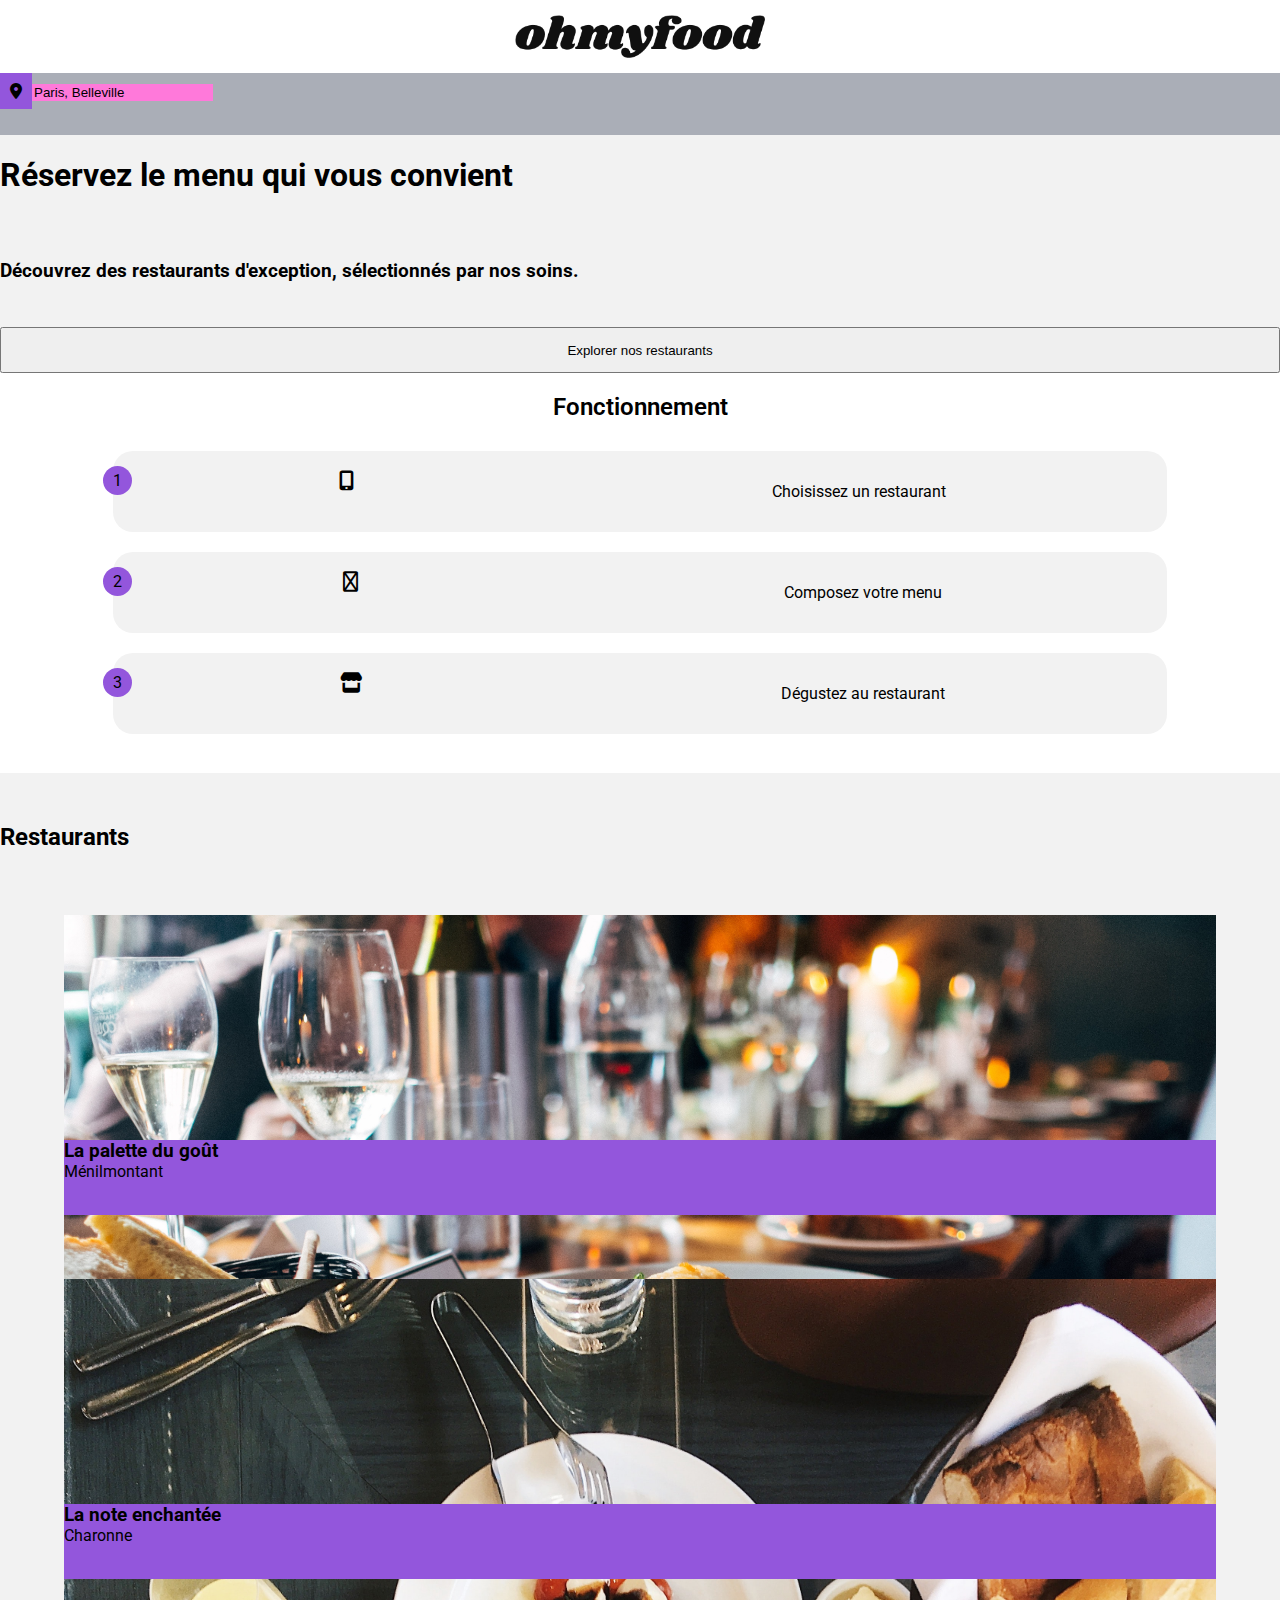
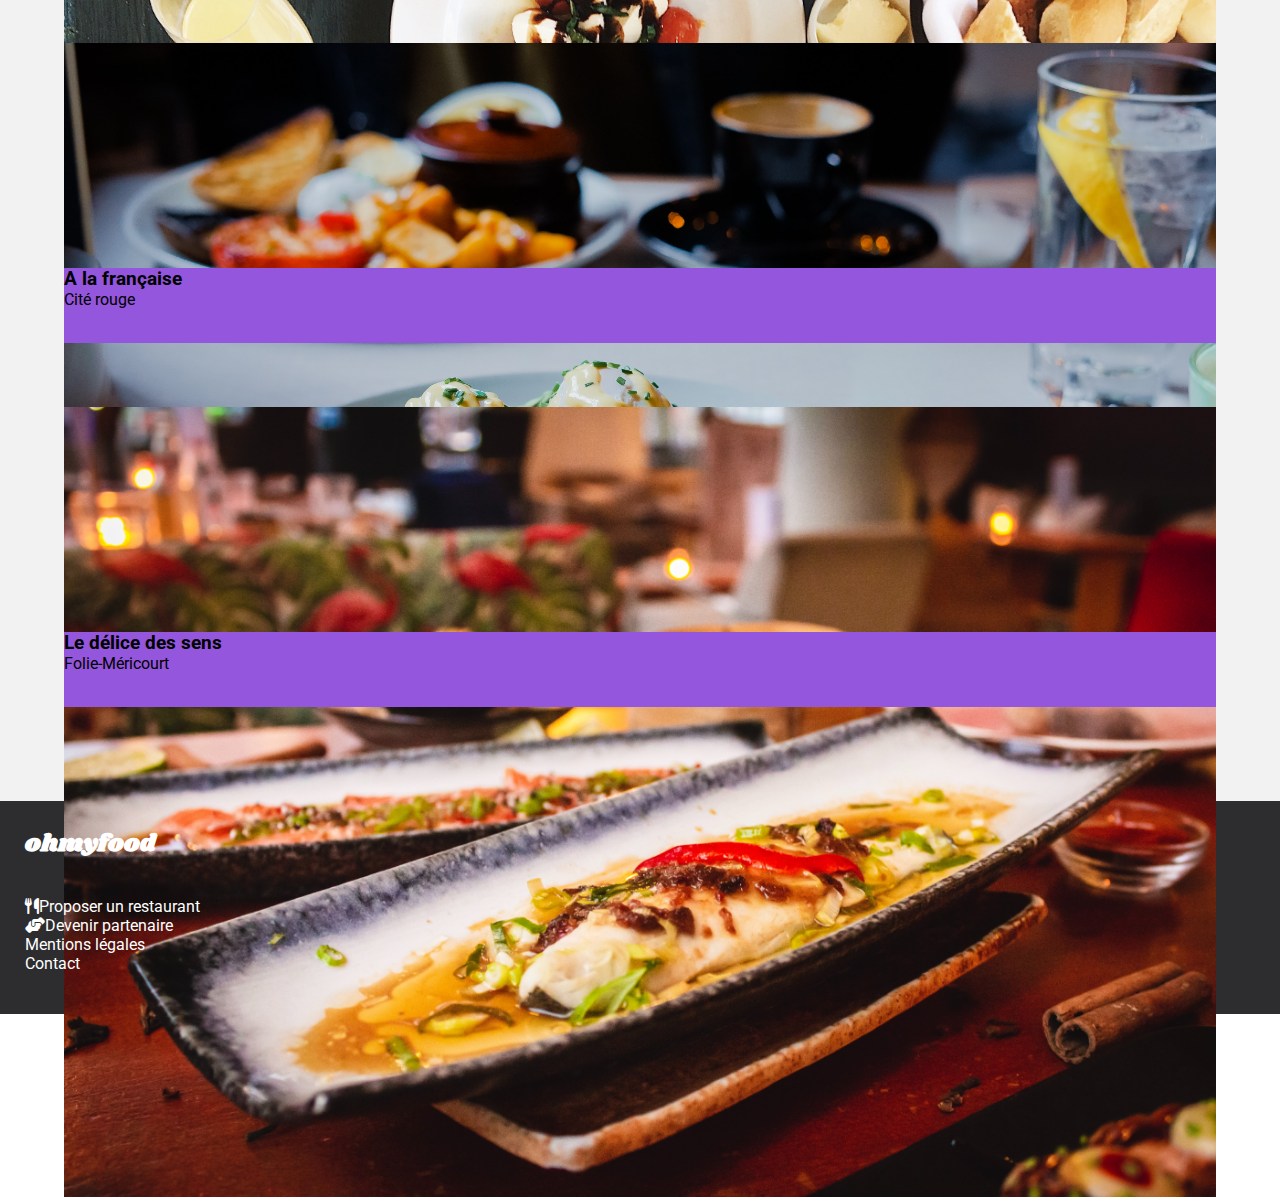
==== index.html @ a8546893 "fix assets" ====
<!DOCTYPE html>
<html lang="FR">

<head>
    <meta charset="utf-8" />
    <title>Ohmyfood</title>
    <meta name="viewport" content="width=device-width, initial-scale=1.0, user-scalable=no">
    <link rel="stylesheet" href="styles.css">

</head>
<!--HEADER-->
<header>
    <img src="images/logo/ohmyfood.png" alt="logo ohmyfood" />
</header>
<form>
    <div>
        <i class="fa-solid fa-location-dot"></i><input type="text" value="Paris, Belleville">
    </div>
    <h1>Réservez le menu qui vous convient</h1>
    <h3>Découvrez des restaurants d'exception, sélectionnés par nos soins.</h3>
    <button>Explorer nos restaurants</button>
</form>
<main>
    <section id="functionning">
        <h2>Fonctionnement</h2>
        <a href="#" class="parts"><span>1</span><i class="fa-solid fa-mobile-screen-button"></i><p>Choisissez un restaurant</p></a>
        <a href="#" class="parts"><span>2</span><i class="fa-regular fa-list"></i><p>Composez votre menu</p></a>
        <a href="#" class="parts"><span>3</span><i class="fa-solid fa-store"></i><p>Dégustez au restaurant</p></a>
    </section>
    <section id="restaurants">
        <h2>Restaurants</h2>
        <a href="#" class="restaurants">
            <img src="images/restaurants/jay-wennington-N_Y88TWmGwA-unsplash.jpg" alt="La palette du goût">
            <div>
                <h3>La palette du goût</h3>
                <p>Ménilmontant</p>
                <i class="fa-thin fa-heart"></i>
            </div>
        </a>
        <a href="#" class="restaurants">
            <img src="/images/restaurants/stil-u2Lp8tXIcjw-unsplash.jpg" alt="La note enchantée">
            <div>
                <h3>La note enchantée</h3>
                <p>Charonne</p>
                <i class="fa-thin fa-heart"></i>
            </div>
        </a>
        <a href="#" class="restaurants">
            <img src="images/restaurants/toa-heftiba-DQKerTsQwi0-unsplash.jpg" alt="A la française">
            <div>
                <h3>A la française</h3>
                <p>Cité rouge</p>
                <i class="fa-thin fa-heart"></i>
            </div>
        </a>
        <a href="#" class="restaurants">
            <img src="images/restaurants/louis-hansel-shotsoflouis-qNBGVyOCY8Q-unsplash.jpg" alt="Le délice des sens">
            <div>
                <h3>Le délice des sens</h3>
                <p>Folie-Méricourt</p>
                <i class="fa-thin fa-heart"></i>
            </div>
        </a>
    </section>
</main>
<footer>
    <h2>ohmyfood</h2>
    <ul>
        <li><a href="#"><i class="fa-solid fa-utensils"></i>Proposer un restaurant</a></li>
        <li><a href="#"><i class="fa-solid fa-handshake-angle"></i>Devenir partenaire</a></li>
        <li><a href="#">Mentions légales</a></li>
        <li><a href="mailto:#">Contact</a></li>
    </ul>
</footer>

<body>
---- styles.css ----
@import url(https://cdnjs.cloudflare.com/ajax/libs/font-awesome/6.1.1/css/all.min.css);
@import url("https://fonts.googleapis.com/css2?family=Shrikhand&display=swap");
@import url("https://fonts.googleapis.com/css2?family=Roboto:wght@300&display=swap");
@import url("normalize.css");
/*   @font-face {
        font-family: 'Roboto';
        src: url('https://fonts.googleapis.com/css2?family=Roboto:wght@700&family=Roboto:wght@300&display=swap');
    }
    
    @font-face {
        font-family: 'Shrikhand';
        src: url('https://fonts.googleapis.com/css2?family=Shrikhand&display=swap');
    }*/
/*$mobile: "screen and (max-width: 540px)";
$tablette: "screen and (min-width: 541px) and (max-width:750px)";*/
body {
  width: 100%;
  font-family: "Roboto", "sans serif";
  margin: 0;
}

header {
  -webkit-box-shadow: 0 5px 5px grey;
          box-shadow: 0 5px 5px grey;
  padding: 15px;
  display: -webkit-box;
  display: -ms-flexbox;
  display: flex;
  -webkit-box-pack: center;
      -ms-flex-pack: center;
          justify-content: center;
}

header img {
  width: 250px;
}

form {
  height: 300px;
  background-color: #f2f2f2;
  display: -ms-grid;
  display: grid;
  /*grid-template-columns: repeat(10, 10%);
            grid-template-rows: repeat(12, 25px);*/
  /*h1 {
                grid-column: 4/7;
                grid-row: 2;
            }
            h3 {
                grid-column: 2/8;
                grid-row: 3;
            }
            button {
                grid-column: 3/7;
                grid-row: 4;
            }*/
}

form div {
  background-color: #aaaeb7;
}

form div i {
  background-color: #9356DC;
  padding: 10px;
}

form div input {
  background-color: #FF79DA;
  border: none;
  color: black;
}

main {
  width: 100%;
}

#functionning {
  height: 400px;
  display: -webkit-box;
  display: -ms-flexbox;
  display: flex;
  -webkit-box-orient: vertical;
  -webkit-box-direction: normal;
      -ms-flex-direction: column;
          flex-direction: column;
  -webkit-box-align: center;
      -ms-flex-align: center;
          align-items: center;
}

#functionning h2 {
  font-weight: 600;
}

#functionning a {
  background-color: #f2f2f2;
  width: 80%;
  padding: 15px;
  border-radius: 20px;
  text-decoration: none;
  color: black;
  margin: 10px;
  position: relative;
  display: -webkit-box;
  display: -ms-flexbox;
  display: flex;
  -ms-flex-pack: distribute;
      justify-content: space-around;
}

#functionning a span {
  padding: 5px 10px 5px 10px;
  border-radius: 20px;
  background-color: #9356DC;
  position: absolute;
  left: -10px;
  /*top: 15px;*/
}

#functionning a i {
  font-size: 20px;
  padding: 5px;
}

#functionning a p {
  display: inline-block;
}

#restaurants {
  padding-top: 30px;
  padding-bottom: 30px;
  background-color: #f2f2f2;
  width: 100%;
}

#restaurants .restaurants {
  width: 90%;
  margin: 5%;
  height: 300px;
  display: -ms-grid;
  display: grid;
  -ms-grid-columns: 20% 20% 20% 20% 20%;
      grid-template-columns: 20% 20% 20% 20% 20%;
  -ms-grid-rows: 25% 25% 25% 25%;
      grid-template-rows: 25% 25% 25% 25%;
  border-radius: 30px;
  text-decoration: none;
  color: black;
}

#restaurants .restaurants img {
  width: 100%;
  -ms-grid-column: 1;
  -ms-grid-column-span: 5;
  grid-column: 1/6;
  -ms-grid-row: 1;
  -ms-grid-row-span: 3;
  grid-row: 1/4;
  -o-object-fit: cover;
     object-fit: cover;
  overflow: hidden;
}

#restaurants .restaurants div {
  background-color: #9356DC;
  -ms-grid-row: 4;
  -ms-grid-row-span: 1;
  grid-row: 4/5;
  -ms-grid-column: 1;
  -ms-grid-column-span: 5;
  grid-column: 1/6;
}

#restaurants .restaurants div h3,
#restaurants .restaurants div p {
  padding: 0;
  margin: 0;
}

footer {
  background-color: #2d2d2f;
  color: white;
  padding: 25px;
}

footer h2 {
  font-family: "Shrikhand", "sans-serif";
  margin: 0;
  padding-bottom: 20px;
}

footer ul {
  list-style-type: none;
  padding: 0;
}

footer ul a {
  color: white;
  margin: 5px 0 5px 0;
  text-decoration: none;
}
/*# sourceMappingURL=styles.css.map */
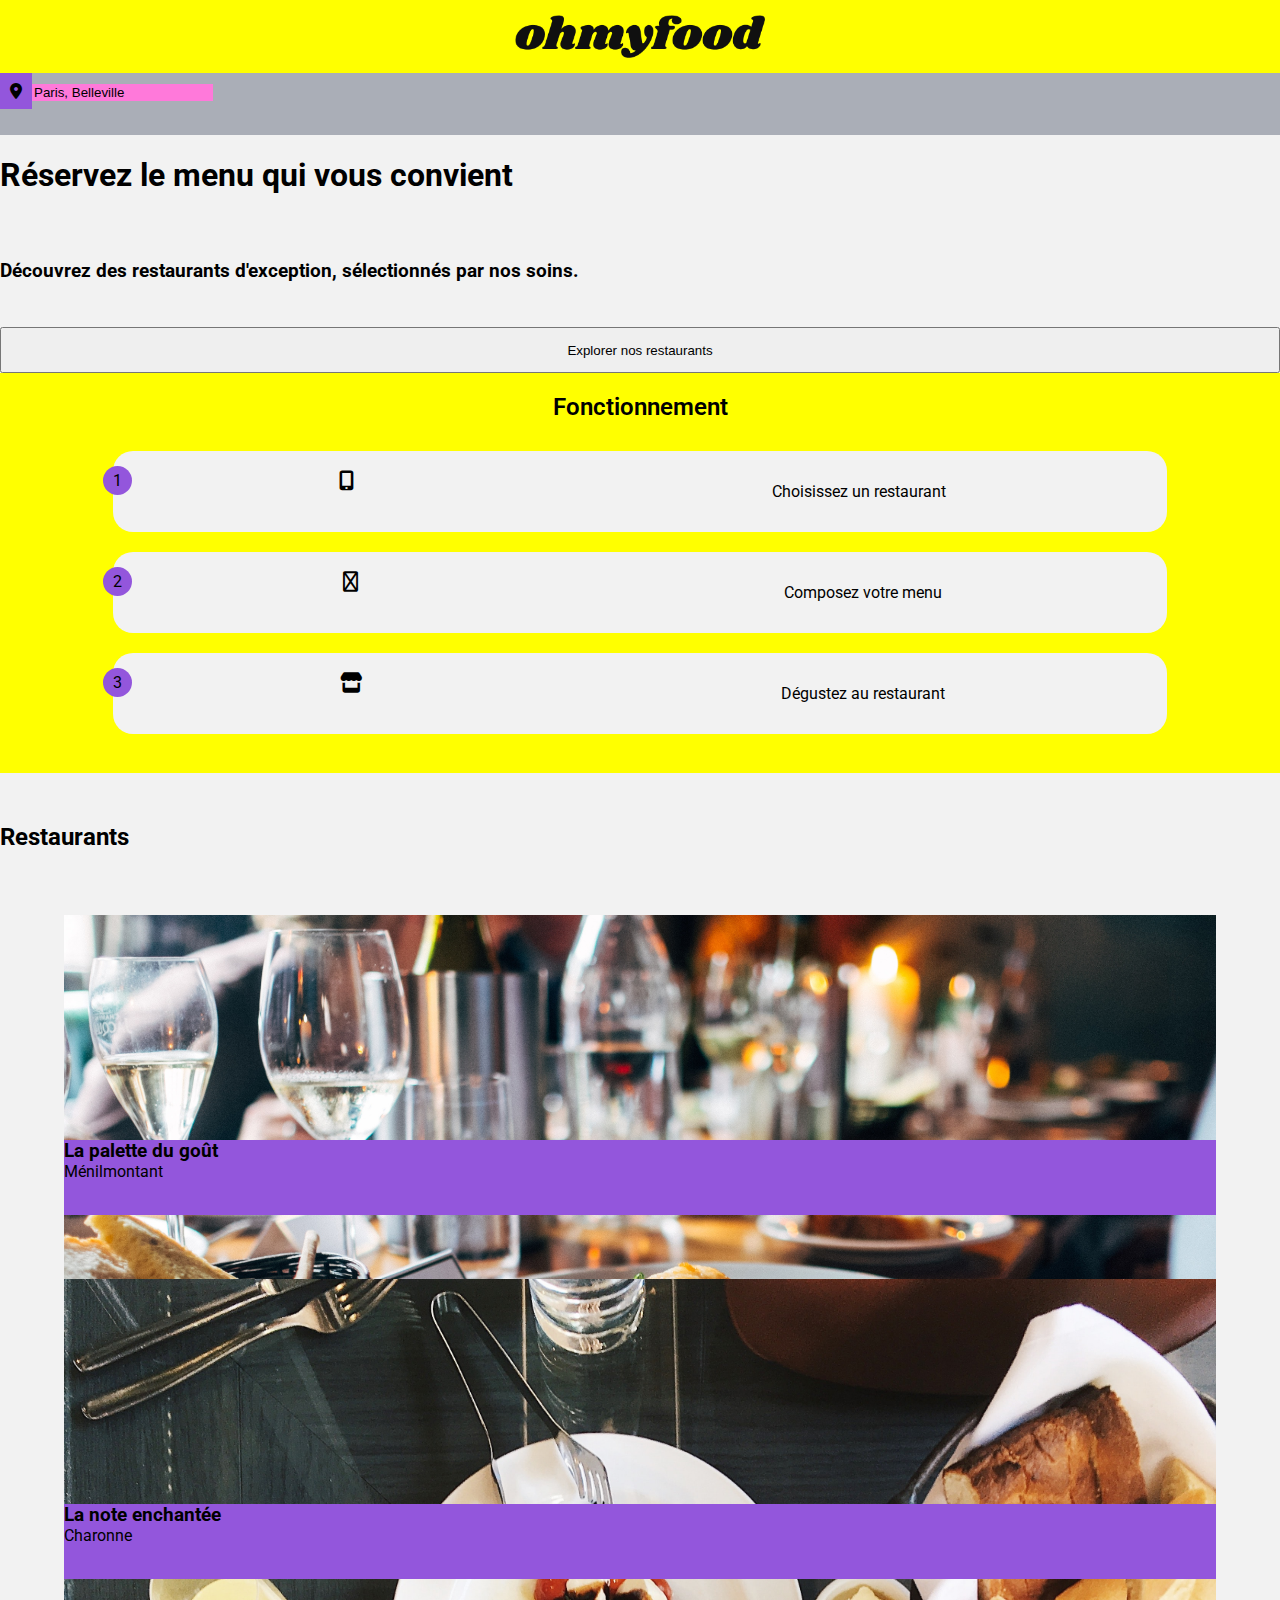
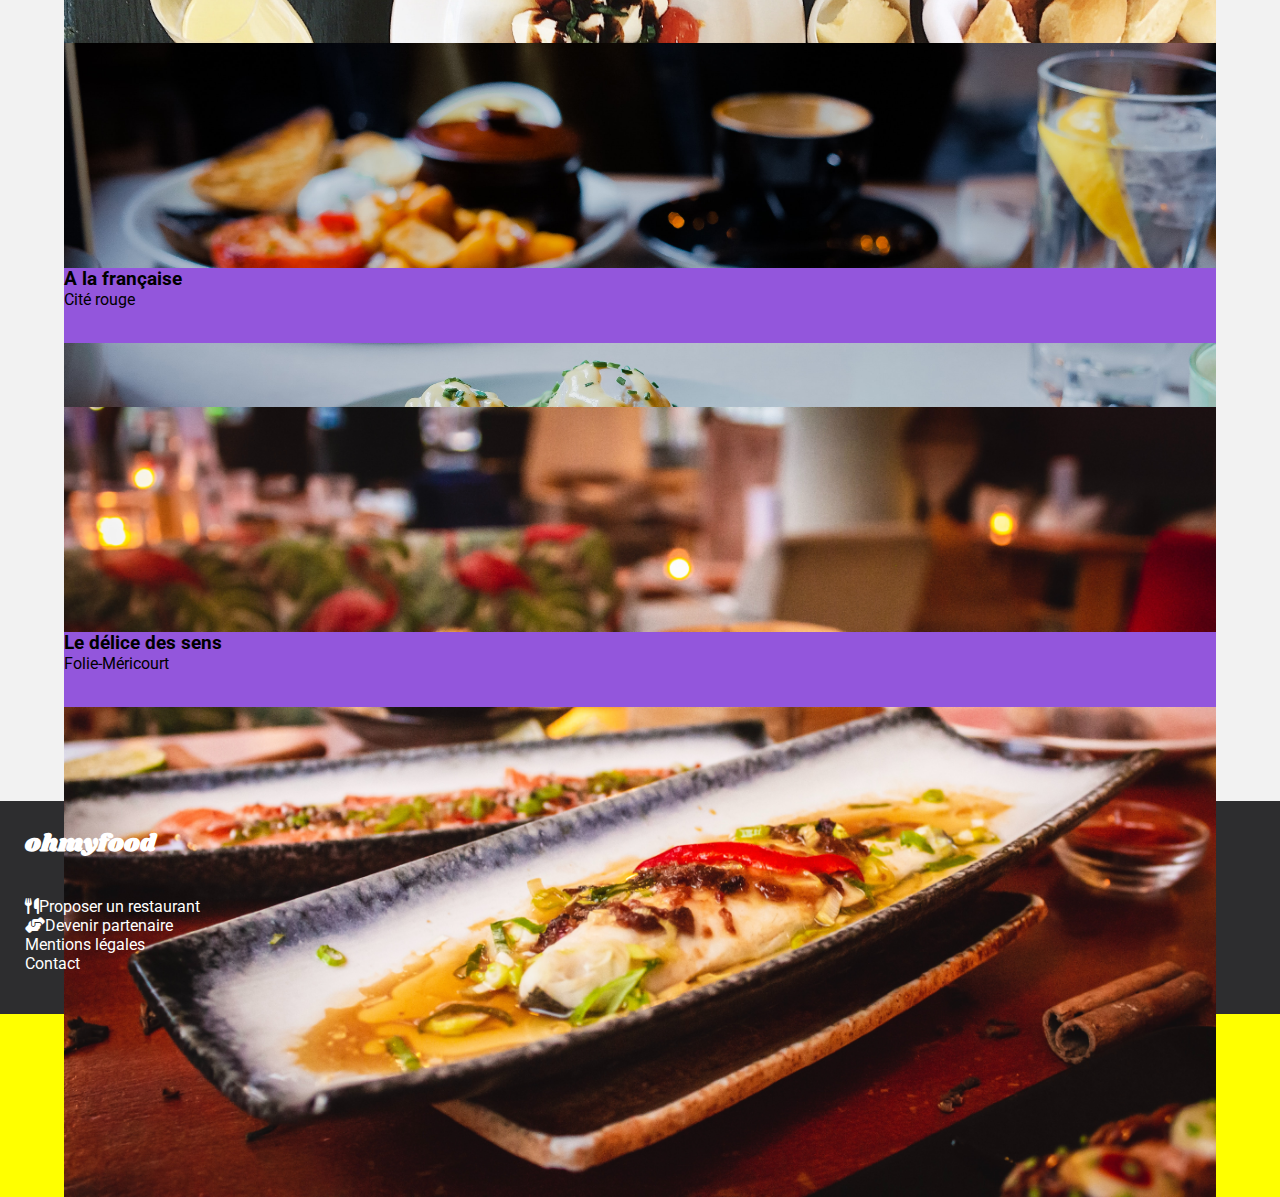
==== commit 2becb66b: "fix assets" ====
--- a/index.html
+++ b/index.html
@@ -38,7 +38,7 @@
             </div>
         </a>
         <a href="#" class="restaurants">
-            <img src="/images/restaurants/stil-u2Lp8tXIcjw-unsplash.jpg" alt="La note enchantée">
+            <img src="images/restaurants/stil-u2Lp8tXIcjw-unsplash.jpg" alt="La note enchantée">
             <div>
                 <h3>La note enchantée</h3>
                 <p>Charonne</p>
--- a/styles.css
+++ b/styles.css
@@ -1,7 +1,7 @@
 @import url(https://cdnjs.cloudflare.com/ajax/libs/font-awesome/6.1.1/css/all.min.css);
 @import url("https://fonts.googleapis.com/css2?family=Shrikhand&display=swap");
 @import url("https://fonts.googleapis.com/css2?family=Roboto:wght@300&display=swap");
-@import url("normalize.css");
+/*@import url("normalize.css");*/
 /*   @font-face {
         font-family: 'Roboto';
         src: url('https://fonts.googleapis.com/css2?family=Roboto:wght@700&family=Roboto:wght@300&display=swap');
@@ -17,6 +17,7 @@
   width: 100%;
   font-family: "Roboto", "sans serif";
   margin: 0;
+  background-color: yellow;
 }
 
 header {
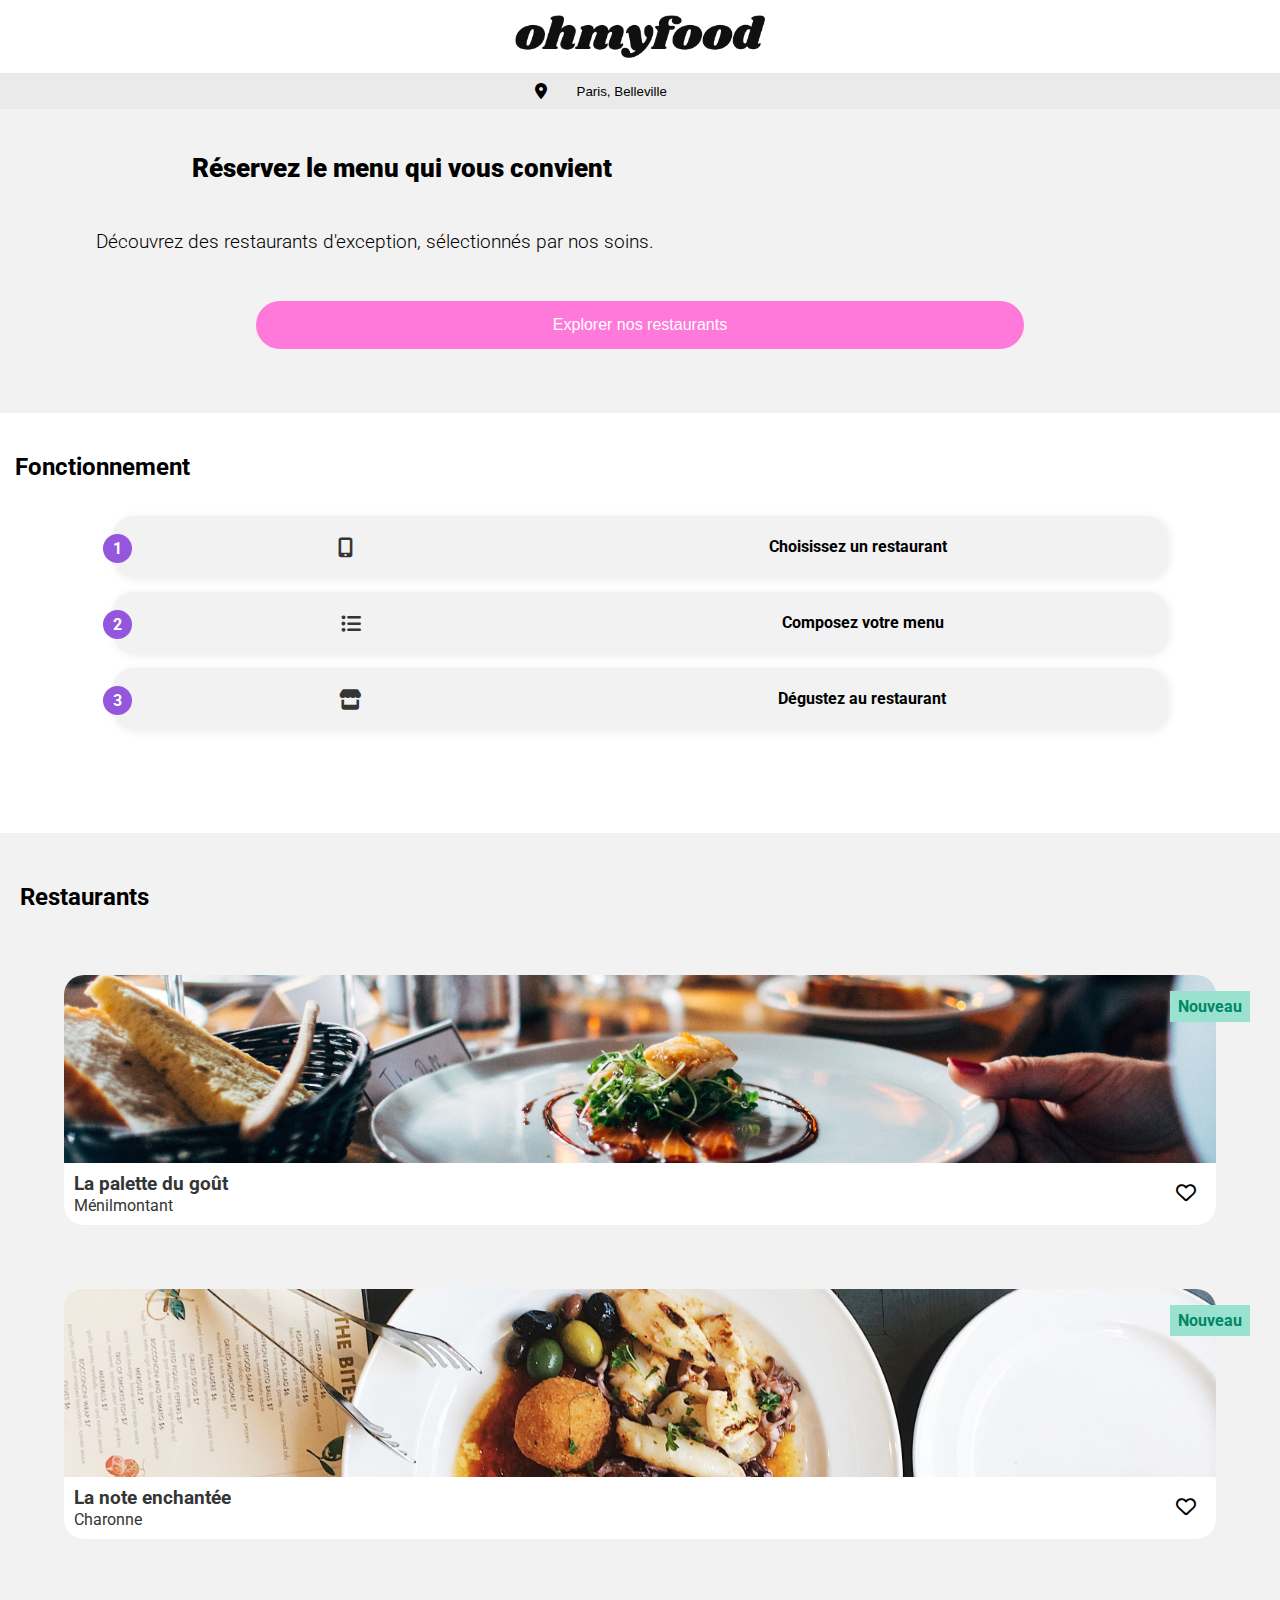
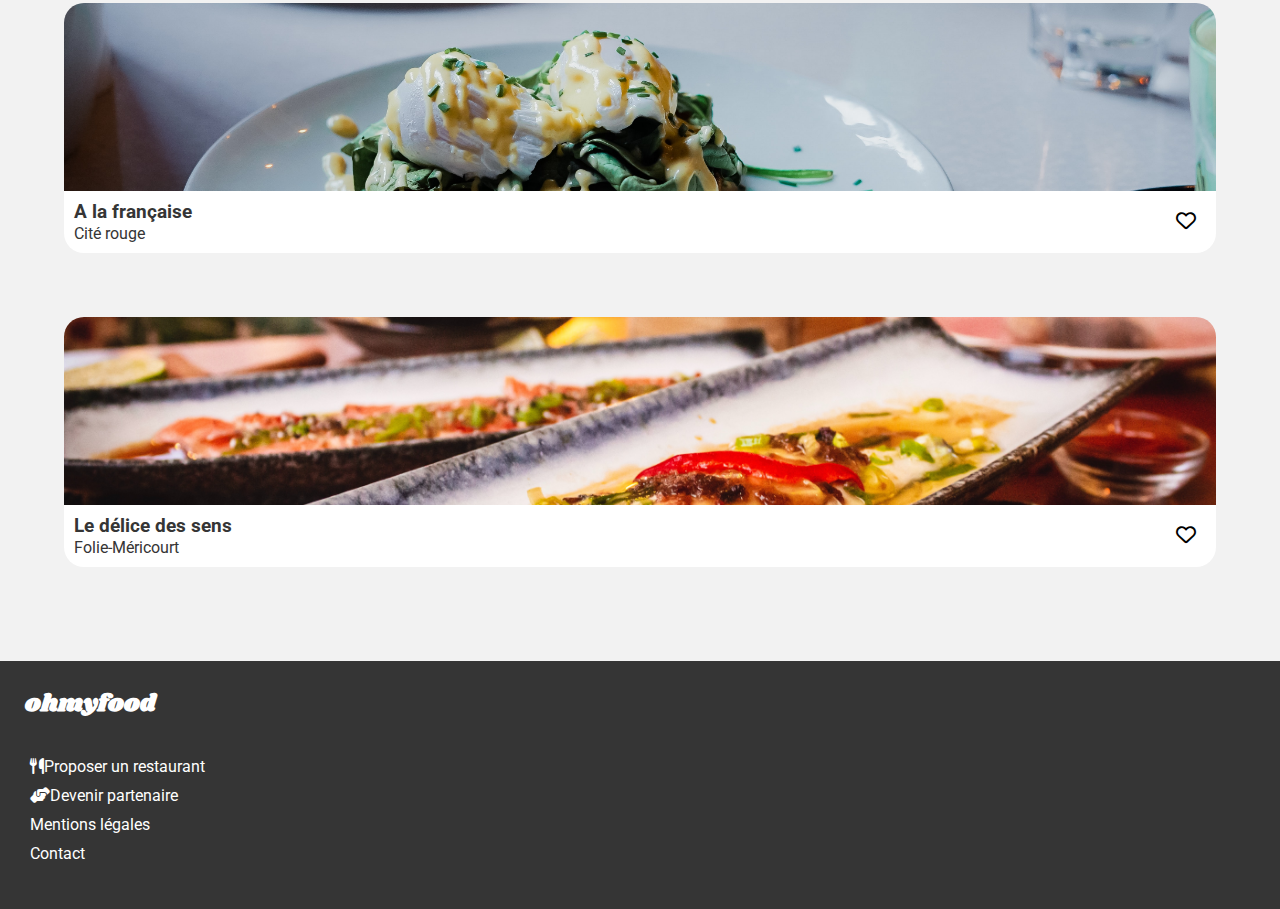
==== commit 2fd3d9cd: "endOfMainPage(anythingButFontWeight)" ====
--- a/index.html
+++ b/index.html
@@ -24,41 +24,51 @@
     <section id="functionning">
         <h2>Fonctionnement</h2>
         <a href="#" class="parts"><span>1</span><i class="fa-solid fa-mobile-screen-button"></i><p>Choisissez un restaurant</p></a>
-        <a href="#" class="parts"><span>2</span><i class="fa-regular fa-list"></i><p>Composez votre menu</p></a>
+        <a href="#" class="parts"><span>2</span><i class="fa-solid fa-list-ul"></i><p>Composez votre menu</p></a>
         <a href="#" class="parts"><span>3</span><i class="fa-solid fa-store"></i><p>Dégustez au restaurant</p></a>
     </section>
     <section id="restaurants">
         <h2>Restaurants</h2>
         <a href="#" class="restaurants">
             <img src="images/restaurants/jay-wennington-N_Y88TWmGwA-unsplash.jpg" alt="La palette du goût">
+            <p class="new">Nouveau</p>
             <div>
-                <h3>La palette du goût</h3>
-                <p>Ménilmontant</p>
-                <i class="fa-thin fa-heart"></i>
+                <div class="titles">
+                    <h3>La palette du goût</h3>
+                    <p>Ménilmontant</p>
+                </div>
+                <i class="fa-regular fa-heart"></i>
             </div>
         </a>
         <a href="#" class="restaurants">
             <img src="images/restaurants/stil-u2Lp8tXIcjw-unsplash.jpg" alt="La note enchantée">
+            <p class="new">Nouveau</p>
             <div>
-                <h3>La note enchantée</h3>
-                <p>Charonne</p>
-                <i class="fa-thin fa-heart"></i>
+                <div class="titles">
+                    <h3>La note enchantée</h3>
+                    <p>Charonne</p>
+                </div>
+                <i class="fa-regular fa-heart"></i>
             </div>
         </a>
         <a href="#" class="restaurants">
             <img src="images/restaurants/toa-heftiba-DQKerTsQwi0-unsplash.jpg" alt="A la française">
             <div>
-                <h3>A la française</h3>
-                <p>Cité rouge</p>
-                <i class="fa-thin fa-heart"></i>
+                <div class="titles">
+                    <h3>A la française</h3>
+                    <p>Cité rouge</p>
+                </div>
+                <i class="fa-regular fa-heart"></i>
             </div>
         </a>
         <a href="#" class="restaurants">
             <img src="images/restaurants/louis-hansel-shotsoflouis-qNBGVyOCY8Q-unsplash.jpg" alt="Le délice des sens">
             <div>
-                <h3>Le délice des sens</h3>
-                <p>Folie-Méricourt</p>
-                <i class="fa-thin fa-heart"></i>
+                <div class="titles">
+                    <h3>Le délice des sens</h3>
+                    <p>Folie-Méricourt</p>
+                </div>
+                <i class="fa-regular fa-heart"></i>
             </div>
         </a>
     </section>
--- a/styles.css
+++ b/styles.css
@@ -1,23 +1,22 @@
 @import url(https://cdnjs.cloudflare.com/ajax/libs/font-awesome/6.1.1/css/all.min.css);
 @import url("https://fonts.googleapis.com/css2?family=Shrikhand&display=swap");
-@import url("https://fonts.googleapis.com/css2?family=Roboto:wght@300&display=swap");
-/*@import url("normalize.css");*/
-/*   @font-face {
-        font-family: 'Roboto';
-        src: url('https://fonts.googleapis.com/css2?family=Roboto:wght@700&family=Roboto:wght@300&display=swap');
-    }
-    
-    @font-face {
-        font-family: 'Shrikhand';
-        src: url('https://fonts.googleapis.com/css2?family=Shrikhand&display=swap');
-    }*/
+@import url("https://fonts.googleapis.com/css2?family=Roboto&display=swap");
+@import url("normalize.css");
+/*@font-face {
+    font-family: 'Roboto';
+    src: url('https://fonts.googleapis.com/css2?family=Roboto&display=swap');
+}
+
+@font-face {
+    font-family: 'Shrikhand';
+    src: url('https://fonts.googleapis.com/css2?family=Shrikhand&display=swap');
+}*/
 /*$mobile: "screen and (max-width: 540px)";
 $tablette: "screen and (min-width: 541px) and (max-width:750px)";*/
 body {
   width: 100%;
   font-family: "Roboto", "sans serif";
   margin: 0;
-  background-color: yellow;
 }
 
 header {
@@ -39,45 +38,6 @@
 form {
   height: 300px;
   background-color: #f2f2f2;
-  display: -ms-grid;
-  display: grid;
-  /*grid-template-columns: repeat(10, 10%);
-            grid-template-rows: repeat(12, 25px);*/
-  /*h1 {
-                grid-column: 4/7;
-                grid-row: 2;
-            }
-            h3 {
-                grid-column: 2/8;
-                grid-row: 3;
-            }
-            button {
-                grid-column: 3/7;
-                grid-row: 4;
-            }*/
-}
-
-form div {
-  background-color: #aaaeb7;
-}
-
-form div i {
-  background-color: #9356DC;
-  padding: 10px;
-}
-
-form div input {
-  background-color: #FF79DA;
-  border: none;
-  color: black;
-}
-
-main {
-  width: 100%;
-}
-
-#functionning {
-  height: 400px;
   display: -webkit-box;
   display: -ms-flexbox;
   display: flex;
@@ -85,43 +45,135 @@
   -webkit-box-direction: normal;
       -ms-flex-direction: column;
           flex-direction: column;
-  -webkit-box-align: center;
-      -ms-flex-align: center;
-          align-items: center;
+  padding-bottom: 40px;
+  /*display: grid;
+    grid-template-columns: repeat(10, 10%);
+    grid-template-rows: repeat(12, 25px);*/
+}
+
+form div {
+  background-color: #eaeaea;
+  -ms-flex-pack: distribute;
+      justify-content: space-around;
+  display: -webkit-box;
+  display: -ms-flexbox;
+  display: flex;
+  -webkit-box-pack: center;
+      -ms-flex-pack: center;
+          justify-content: center;
+  /*grid-row: 1/3;
+        grid-column: 1/11;*/
+}
+
+form div i {
+  padding: 10px;
+}
+
+form div input {
+  border: none;
+  color: black;
+  background-color: #eaeaea;
+  padding-left: 20px;
+}
+
+form h1 {
+  /*grid-column: 4/7;
+                grid-row: 2;*/
+  width: 70%;
+  margin: auto;
+  padding-top: 20px;
+  -webkit-box-pack: center;
+      -ms-flex-pack: center;
+          justify-content: center;
+  font-size: 26px;
+  font-weight: 900;
+}
+
+form h3 {
+  -webkit-box-pack: center;
+      -ms-flex-pack: center;
+          justify-content: center;
+  width: 85%;
+  margin: auto;
+  font-weight: 300;
+  /*grid-column: 2/8;
+                grid-row: 3;*/
+}
+
+form button {
+  -webkit-box-pack: center;
+      -ms-flex-pack: center;
+          justify-content: center;
+  padding: 15px;
+  border-radius: 25px;
+  background-color: #FF79DA;
+  color: #ffffff;
+  font-size: 16px;
+  width: 60%;
+  margin: auto;
+  border: none;
+  -webkit-box-shadow: 3px 3px 1px mediumgrey;
+          box-shadow: 3px 3px 1px mediumgrey;
+  /*grid-column: 3/7;
+                grid-row: 4;*/
+}
+
+main {
+  width: 100%;
+}
+
+#functionning {
+  padding-top: 20px;
+  height: 400px;
+  display: -webkit-box;
+  display: -ms-flexbox;
+  display: flex;
+  -webkit-box-orient: vertical;
+  -webkit-box-direction: normal;
+      -ms-flex-direction: column;
+          flex-direction: column;
 }
 
 #functionning h2 {
-  font-weight: 600;
+  padding-left: 15px;
 }
 
 #functionning a {
   background-color: #f2f2f2;
   width: 80%;
-  padding: 15px;
+  margin-left: auto;
+  margin-right: auto;
+  padding: 5px 15px;
   border-radius: 20px;
   text-decoration: none;
   color: black;
-  margin: 10px;
+  margin-top: 15px;
   position: relative;
   display: -webkit-box;
   display: -ms-flexbox;
   display: flex;
   -ms-flex-pack: distribute;
       justify-content: space-around;
+  font-weight: bold;
+  -webkit-box-shadow: 2px 2px 10px #eaeaea;
+          box-shadow: 2px 2px 10px #eaeaea;
 }
 
 #functionning a span {
-  padding: 5px 10px 5px 10px;
+  padding: 5px 10px;
   border-radius: 20px;
   background-color: #9356DC;
   position: absolute;
   left: -10px;
-  /*top: 15px;*/
+  top: 18px;
+  color: #ffffff;
 }
 
 #functionning a i {
+  margin-top: 12px;
   font-size: 20px;
   padding: 5px;
+  color: #353535;
 }
 
 #functionning a p {
@@ -135,60 +187,100 @@
   width: 100%;
 }
 
+#restaurants h2 {
+  padding-left: 20px;
+}
+
 #restaurants .restaurants {
   width: 90%;
   margin: 5%;
-  height: 300px;
+  height: 250px;
   display: -ms-grid;
   display: grid;
-  -ms-grid-columns: 20% 20% 20% 20% 20%;
-      grid-template-columns: 20% 20% 20% 20% 20%;
-  -ms-grid-rows: 25% 25% 25% 25%;
-      grid-template-rows: 25% 25% 25% 25%;
-  border-radius: 30px;
+  -ms-grid-columns: (10%)[10];
+      grid-template-columns: repeat(10, 10%);
+  -ms-grid-rows: (12.5%)[8];
+      grid-template-rows: repeat(8, 12.5%);
+  -webkit-box-align: stretch;
+      -ms-flex-align: stretch;
+          align-items: stretch;
+  border-radius: 20px;
   text-decoration: none;
   color: black;
+  overflow: hidden;
 }
 
 #restaurants .restaurants img {
   width: 100%;
   -ms-grid-column: 1;
-  -ms-grid-column-span: 5;
-  grid-column: 1/6;
+  -ms-grid-column-span: 10;
+  grid-column: 1/11;
   -ms-grid-row: 1;
-  -ms-grid-row-span: 3;
-  grid-row: 1/4;
+  -ms-grid-row-span: 6;
+  grid-row: 1/7;
   -o-object-fit: cover;
      object-fit: cover;
-  overflow: hidden;
+  position: relative;
+}
+
+#restaurants .restaurants .new {
+  padding: 6px 8px;
+  background-color: #99E2D0;
+  color: #008766;
+  font-weight: bold;
+  position: absolute;
+  right: 30px;
 }
 
 #restaurants .restaurants div {
-  background-color: #9356DC;
-  -ms-grid-row: 4;
-  -ms-grid-row-span: 1;
-  grid-row: 4/5;
+  background-color: #ffffff;
+  color: #353535;
+  -ms-grid-row: 7;
+  -ms-grid-row-span: 3;
+  grid-row: 7/10;
   -ms-grid-column: 1;
-  -ms-grid-column-span: 5;
-  grid-column: 1/6;
-}
-
-#restaurants .restaurants div h3,
-#restaurants .restaurants div p {
+  -ms-grid-column-span: 10;
+  grid-column: 1/11;
+  display: -webkit-box;
+  display: -ms-flexbox;
+  display: flex;
+  padding: 10px;
+  -webkit-box-pack: justify;
+      -ms-flex-pack: justify;
+          justify-content: space-between;
+}
+
+#restaurants .restaurants div .titles {
   padding: 0;
+  -webkit-box-orient: vertical;
+  -webkit-box-direction: normal;
+      -ms-flex-direction: column;
+          flex-direction: column;
+}
+
+#restaurants .restaurants div .titles h3,
+#restaurants .restaurants div .titles p {
   margin: 0;
 }
 
+#restaurants .restaurants div i {
+  color: black;
+  padding-right: 10px;
+  padding-top: 10px;
+  font-size: 20px;
+  /*font-weight: 100;*/
+}
+
 footer {
-  background-color: #2d2d2f;
-  color: white;
+  background-color: #353535;
+  color: #ffffff;
   padding: 25px;
 }
 
 footer h2 {
   font-family: "Shrikhand", "sans-serif";
   margin: 0;
-  padding-bottom: 20px;
+  padding-bottom: 15px;
 }
 
 footer ul {
@@ -196,9 +288,12 @@
   padding: 0;
 }
 
-footer ul a {
+footer ul li {
+  padding: 5px;
+}
+
+footer ul li a {
   color: white;
-  margin: 5px 0 5px 0;
   text-decoration: none;
 }
 /*# sourceMappingURL=styles.css.map */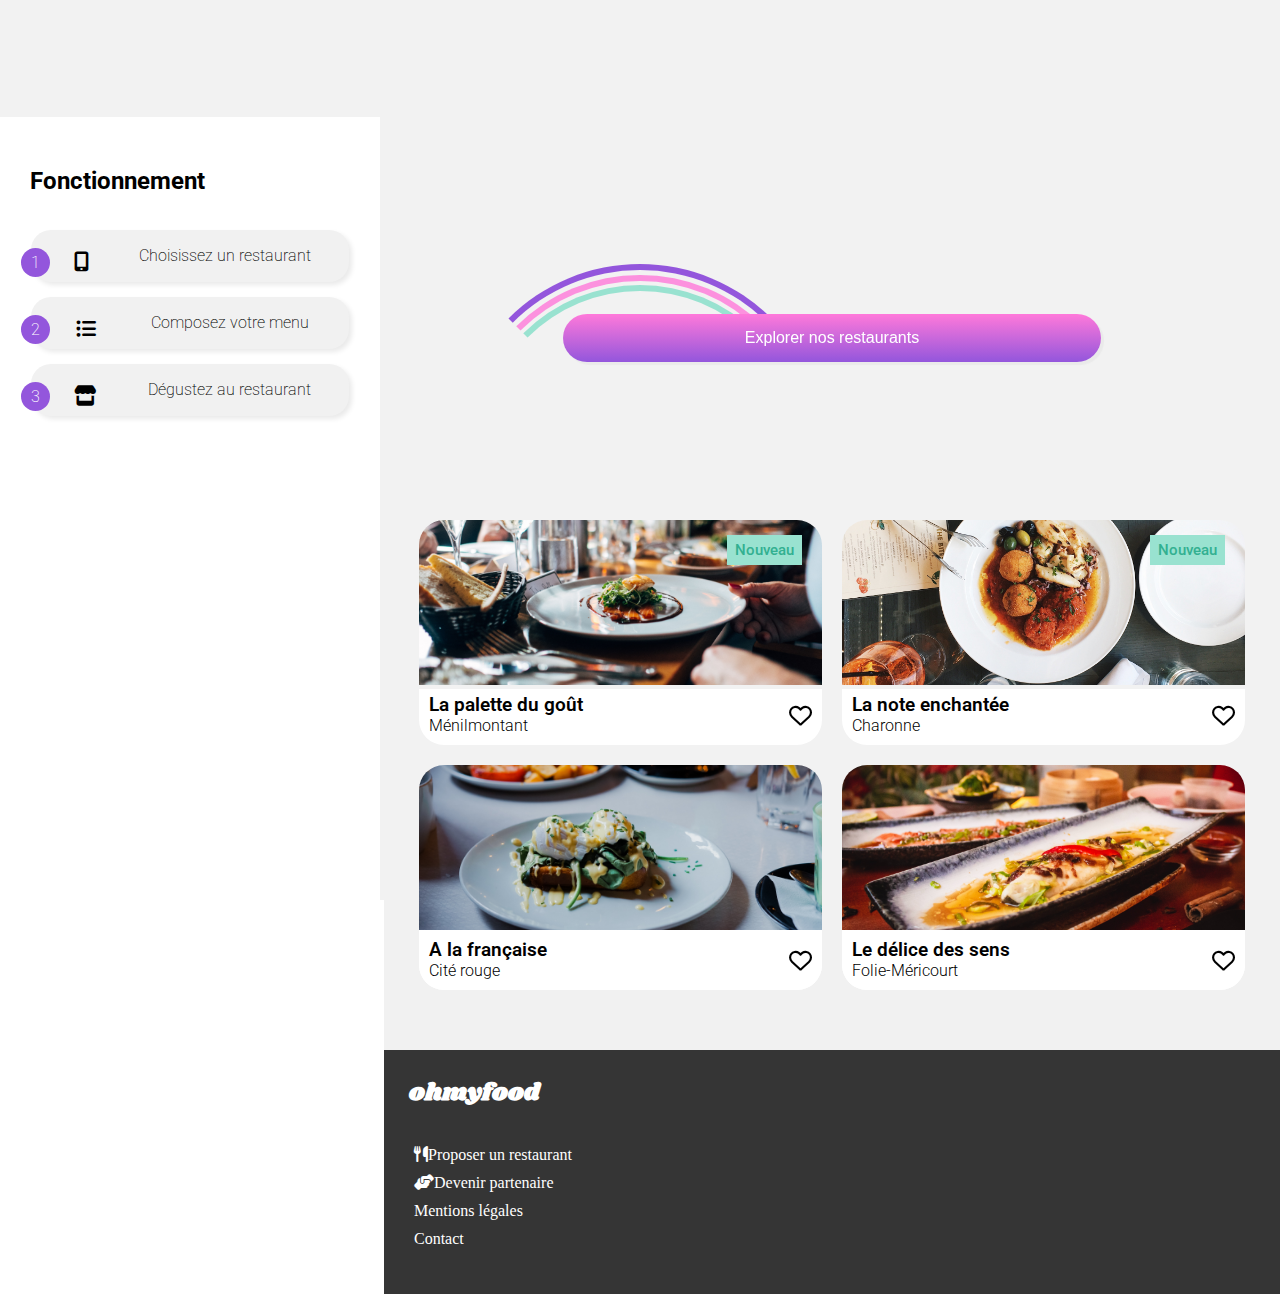
==== commit 4b8b4dfc: "change name 'accueil' for 'index'" ====
--- a/index.html
+++ b/index.html
@@ -5,82 +5,121 @@
     <meta charset="utf-8" />
     <title>Ohmyfood</title>
     <meta name="viewport" content="width=device-width, initial-scale=1.0, user-scalable=no">
-    <link rel="stylesheet" href="styles.css">
+    <link rel="stylesheet" href="accueil.css">
 
 </head>
-<!--HEADER-->
-<header>
-    <img src="images/logo/ohmyfood.png" alt="logo ohmyfood" />
-</header>
-<form>
-    <div>
-        <i class="fa-solid fa-location-dot"></i><input type="text" value="Paris, Belleville">
+
+<body>
+
+    <div class="loader">
+        <div class="loader-circles">
+        </div>
     </div>
-    <h1>Réservez le menu qui vous convient</h1>
-    <h3>Découvrez des restaurants d'exception, sélectionnés par nos soins.</h3>
-    <button>Explorer nos restaurants</button>
-</form>
-<main>
-    <section id="functionning">
-        <h2>Fonctionnement</h2>
-        <a href="#" class="parts"><span>1</span><i class="fa-solid fa-mobile-screen-button"></i><p>Choisissez un restaurant</p></a>
-        <a href="#" class="parts"><span>2</span><i class="fa-solid fa-list-ul"></i><p>Composez votre menu</p></a>
-        <a href="#" class="parts"><span>3</span><i class="fa-solid fa-store"></i><p>Dégustez au restaurant</p></a>
-    </section>
-    <section id="restaurants">
-        <h2>Restaurants</h2>
-        <a href="#" class="restaurants">
-            <img src="images/restaurants/jay-wennington-N_Y88TWmGwA-unsplash.jpg" alt="La palette du goût">
-            <p class="new">Nouveau</p>
-            <div>
-                <div class="titles">
-                    <h3>La palette du goût</h3>
-                    <p>Ménilmontant</p>
+
+    <!--HEADER-->
+    <header>
+        <img src="images/logo/ohmyfood.png" alt="logo ohmyfood" />
+    </header>
+    <main>
+        <div class="form-nav">
+            <form>
+                <div>
+                    <i class="fa-solid fa-location-dot"></i><input type="text" value="Paris, Belleville">
                 </div>
-                <i class="fa-regular fa-heart"></i>
+                <h1>Réservez le menu qui vous convient</h1>
+                <h3>Découvrez des restaurants d'exception, sélectionnés par nos soins.</h3>
+                <button class="btn">Explorer nos restaurants</button>
+            </form>
+
+            <aside id="functionning">
+                <h2>Fonctionnement</h2>
+                <div>
+                    <a href="#" class="parts"><span>1</span><i class="fa-solid fa-mobile-screen-button"></i><p>Choisissez un restaurant</p></a>
+                    <a href="#" class="parts"><span>2</span><i class="fa-solid fa-list-ul"></i><p>Composez votre menu</p></a>
+                    <a href="#" class="parts"><span>3</span><i class="fa-solid fa-store"></i><p>Dégustez au restaurant</p></a>
+                </div>
+            </aside>
+        </div>
+        <section id="restaurants">
+            <h2>Restaurants</h2>
+            <div class="restaurants-names">
+                <a href="menuPages/tasteChoice.html" class="restaurants">
+                    <div class="images">
+                        <img src="images/restaurants/jay-wennington-N_Y88TWmGwA-unsplash.jpg" alt="La palette du goût">
+                        <h3 class="new">Nouveau</h3>
+                    </div>
+                    <div class="card-body">
+                        <div>
+                            <h3>La palette du goût</h3>
+                            <p>Ménilmontant</p>
+
+                        </div>
+                        <div class="heart">
+                            <i class="fa-regular fa-heart empty"></i>
+                            <i class="fa-solid fa-heart full"></i>
+                        </div>
+
+                    </div>
+                </a>
+                <a href="menuPages/delightedNote.html" class="restaurants">
+                    <div class="images">
+                        <img src="images/restaurants/stil-u2Lp8tXIcjw-unsplash.jpg" alt="La note enchantée">
+                        <p class="new">Nouveau</p>
+                    </div>
+                    <div class="card-body">
+                        <div>
+                            <h3>La note enchantée</h3>
+                            <p>Charonne</p>
+                        </div>
+                        <div class="heart">
+                            <i class="fa-regular fa-heart empty"></i>
+                            <i class="fa-solid fa-heart full"></i>
+                        </div>
+                    </div>
+                </a>
+                <a href="menuPages/frenchMenu.html" class="restaurants">
+                    <div class="images">
+                        <img src="images/restaurants/toa-heftiba-DQKerTsQwi0-unsplash.jpg" alt="A la française">
+                    </div>
+                    <div class="card-body">
+                        <div>
+                            <h3>A la française</h3>
+                            <p>Cité rouge</p>
+                        </div>
+                        <div class="heart">
+                            <i class="fa-regular fa-heart empty"></i>
+                            <i class="fa-solid fa-heart full"></i>
+                        </div>
+                    </div>
+                </a>
+                <a href="menuPages/sensesDelight.html" class="restaurants">
+                    <div class="images">
+                        <img src="images/restaurants/louis-hansel-shotsoflouis-qNBGVyOCY8Q-unsplash.jpg" alt="Le délice des sens">
+                    </div>
+                    <div class="card-body">
+                        <div>
+                            <h3>Le délice des sens</h3>
+                            <p>Folie-Méricourt</p>
+                        </div>
+                        <div class="heart">
+                            <i class="fa-regular fa-heart empty"></i>
+                            <i class="fa-solid fa-heart full"></i>
+                        </div>
+                    </div>
+                </a>
             </div>
-        </a>
-        <a href="#" class="restaurants">
-            <img src="images/restaurants/stil-u2Lp8tXIcjw-unsplash.jpg" alt="La note enchantée">
-            <p class="new">Nouveau</p>
-            <div>
-                <div class="titles">
-                    <h3>La note enchantée</h3>
-                    <p>Charonne</p>
-                </div>
-                <i class="fa-regular fa-heart"></i>
-            </div>
-        </a>
-        <a href="#" class="restaurants">
-            <img src="images/restaurants/toa-heftiba-DQKerTsQwi0-unsplash.jpg" alt="A la française">
-            <div>
-                <div class="titles">
-                    <h3>A la française</h3>
-                    <p>Cité rouge</p>
-                </div>
-                <i class="fa-regular fa-heart"></i>
-            </div>
-        </a>
-        <a href="#" class="restaurants">
-            <img src="images/restaurants/louis-hansel-shotsoflouis-qNBGVyOCY8Q-unsplash.jpg" alt="Le délice des sens">
-            <div>
-                <div class="titles">
-                    <h3>Le délice des sens</h3>
-                    <p>Folie-Méricourt</p>
-                </div>
-                <i class="fa-regular fa-heart"></i>
-            </div>
-        </a>
-    </section>
-</main>
-<footer>
-    <h2>ohmyfood</h2>
-    <ul>
-        <li><a href="#"><i class="fa-solid fa-utensils"></i>Proposer un restaurant</a></li>
-        <li><a href="#"><i class="fa-solid fa-handshake-angle"></i>Devenir partenaire</a></li>
-        <li><a href="#">Mentions légales</a></li>
-        <li><a href="mailto:#">Contact</a></li>
-    </ul>
-</footer>
 
-<body>+        </section>
+    </main>
+    <footer>
+        <h2>ohmyfood</h2>
+        <ul>
+            <li><a href="#"><i class="fa-solid fa-utensils"></i>Proposer un restaurant</a></li>
+            <li><a href="#"><i class="fa-solid fa-handshake-angle"></i>Devenir partenaire</a></li>
+            <li><a href="#">Mentions légales</a></li>
+            <li><a href="mailto:#">Contact</a></li>
+        </ul>
+    </footer>
+</body>
+
+</html>--- a/accueil.css
+++ b/accueil.css
@@ -0,0 +1,704 @@
+@import url(https://cdnjs.cloudflare.com/ajax/libs/font-awesome/6.1.1/css/all.min.css);
+@import url("https://fonts.googleapis.com/css2?family=Shrikhand&display=swap");
+@import url("https://fonts.googleapis.com/css2?family=Roboto&display=swap");
+/*@mixin mobile-only--cards-width ($height) {
+grid-template-columns: 1fr;
+height: $height;
+align-items: center;
+}*/
+@-webkit-keyframes spin {
+  0% {
+    -webkit-transform: rotate(0deg);
+            transform: rotate(0deg);
+  }
+  100% {
+    -webkit-transform: rotate(360deg);
+            transform: rotate(360deg);
+  }
+}
+@keyframes spin {
+  0% {
+    -webkit-transform: rotate(0deg);
+            transform: rotate(0deg);
+  }
+  100% {
+    -webkit-transform: rotate(360deg);
+            transform: rotate(360deg);
+  }
+}
+
+@-webkit-keyframes loader-container--disappear {
+  0% {
+    opacity: 1;
+    z-index: 1000;
+  }
+  90% {
+    opacity: 1;
+  }
+  100% {
+    opacity: 0;
+    z-index: -1;
+  }
+}
+
+@keyframes loader-container--disappear {
+  0% {
+    opacity: 1;
+    z-index: 1000;
+  }
+  90% {
+    opacity: 1;
+  }
+  100% {
+    opacity: 0;
+    z-index: -1;
+  }
+}
+
+@-webkit-keyframes disappear-after-loader {
+  0% {
+    opacity: 0;
+  }
+  100% {
+    opacity: 1;
+  }
+}
+
+@keyframes disappear-after-loader {
+  0% {
+    opacity: 0;
+  }
+  100% {
+    opacity: 1;
+  }
+}
+
+@-webkit-keyframes translateY__course {
+  0% {
+    -webkit-transform: translateY(-70px);
+            transform: translateY(-70px);
+    opacity: 0;
+  }
+  50% {
+    -webkit-transform: translateY(-20px);
+            transform: translateY(-20px);
+    opacity: 0.8;
+  }
+  100% {
+    -webkit-transform: translateY(0);
+            transform: translateY(0);
+    opacity: 1;
+  }
+}
+
+@keyframes translateY__course {
+  0% {
+    -webkit-transform: translateY(-70px);
+            transform: translateY(-70px);
+    opacity: 0;
+  }
+  50% {
+    -webkit-transform: translateY(-20px);
+            transform: translateY(-20px);
+    opacity: 0.8;
+  }
+  100% {
+    -webkit-transform: translateY(0);
+            transform: translateY(0);
+    opacity: 1;
+  }
+}
+
+@font-face {
+  font-family: 'Shrikhand';
+  src: url(https://fonts.googleapis.com/css2?family=Shrikhand&display=swap);
+}
+
+@font-face {
+  font-family: 'Roboto';
+  src: url(https://fonts.googleapis.com/css2?family=Roboto&display=swap);
+}
+
+body {
+  width: 100%;
+  font-family: "Roboto", "sans serif";
+  margin: 0;
+  padding: 0;
+  position: relative;
+  opacity: 1;
+}
+
+.loader {
+  width: 100%;
+  height: 100%;
+  position: fixed;
+  top: 0;
+  left: 0;
+  display: -webkit-box;
+  display: -ms-flexbox;
+  display: flex;
+  -webkit-box-align: center;
+      -ms-flex-align: center;
+          align-items: center;
+  -webkit-box-pack: center;
+      -ms-flex-pack: center;
+          justify-content: center;
+  background-color: #f2f2f2;
+  -webkit-animation: loader-container--disappear 3s 0s ease-in-out both;
+          animation: loader-container--disappear 3s 0s ease-in-out both;
+}
+
+.loader-circles {
+  width: 300px;
+  height: 300px;
+  padding: 30px;
+  border-radius: 300px;
+  border: 6px solid transparent;
+  border-top-color: #9356DC;
+  position: relative;
+  -webkit-animation: spin 1.5s 0.5s infinite;
+          animation: spin 1.5s 0.5s infinite;
+}
+
+.loader-circles::after {
+  content: '';
+  position: absolute;
+  top: 5px;
+  left: 5px;
+  right: 5px;
+  bottom: 5px;
+  border-radius: 300px;
+  border: 6px solid transparent;
+  border-top-color: #FF79DA;
+  opacity: 0.8;
+  -webkit-animation: spin 2s 0.5s infinite;
+          animation: spin 2s 0.5s infinite;
+}
+
+.loader-circles::before {
+  content: '';
+  position: absolute;
+  top: 15px;
+  left: 15px;
+  right: 15px;
+  bottom: 15px;
+  border-radius: 300px;
+  border: 6px solid transparent;
+  border-top-color: #99E2D0;
+  -webkit-animation: spin 0.5s 0.5s infinite;
+          animation: spin 0.5s 0.5s infinite;
+}
+
+header {
+  -webkit-box-shadow: 3px 3px 1px #eaeaea;
+          box-shadow: 3px 3px 1px #eaeaea;
+  padding: 15px;
+  display: -webkit-box;
+  display: -ms-flexbox;
+  display: flex;
+  -webkit-box-flex: 50%;
+      -ms-flex: 50%;
+          flex: 50%;
+  -webkit-box-pack: start;
+      -ms-flex-pack: start;
+          justify-content: start;
+}
+
+header img {
+  width: 40%;
+  margin-left: auto;
+  margin-right: auto;
+}
+
+main {
+  width: 100%;
+  -webkit-animation: disappear-after-loader 3s 0s ease-in-out both;
+          animation: disappear-after-loader 3s 0s ease-in-out both;
+}
+
+.form-nav {
+  display: -webkit-box;
+  display: -ms-flexbox;
+  display: flex;
+  -webkit-box-orient: horizontal;
+  -webkit-box-direction: reverse;
+      -ms-flex-direction: row-reverse;
+          flex-direction: row-reverse;
+}
+
+@media screen and (min-width: 481px) and (max-width: 900px) {
+  .form-nav {
+    -webkit-box-orient: vertical;
+    -webkit-box-direction: normal;
+        -ms-flex-direction: column;
+            flex-direction: column;
+  }
+}
+
+@media screen and (max-width: 480px) {
+  .form-nav {
+    -webkit-box-orient: vertical;
+    -webkit-box-direction: normal;
+        -ms-flex-direction: column;
+            flex-direction: column;
+  }
+}
+
+form {
+  background-color: #f1f1f1;
+  color: #000000;
+  display: -webkit-box;
+  display: -ms-flexbox;
+  display: flex;
+  -webkit-box-orient: vertical;
+  -webkit-box-direction: normal;
+      -ms-flex-direction: column;
+          flex-direction: column;
+  -webkit-box-align: center;
+      -ms-flex-align: center;
+          align-items: center;
+  text-align: center;
+  padding: 20px 0 50px 0;
+  margin-left: 30%;
+  width: 70%;
+}
+
+@media screen and (max-width: 480px) {
+  form {
+    width: 100%;
+    padding: 0 0 50px 0;
+    margin-left: 0;
+  }
+}
+
+@media screen and (min-width: 481px) and (max-width: 900px) {
+  form {
+    width: 100%;
+    margin-left: 0;
+  }
+}
+
+form div {
+  background-color: #eaeaea;
+  border-radius: 20px;
+  padding: 5px 30px;
+  font-size: 20px;
+  width: 65%;
+}
+
+@media screen and (max-width: 480px) {
+  form div {
+    width: 100%;
+    border-radius: 0;
+    padding: 0;
+  }
+}
+
+form div input {
+  border: none;
+  color: black;
+  background-color: #eaeaea;
+}
+
+form div i {
+  padding: 10px;
+}
+
+form h1 {
+  padding-top: 20px;
+  font-size: 25px;
+  font-weight: 700;
+  width: 70%;
+}
+
+form h3 {
+  font-weight: 100;
+  font-size: 17px;
+  margin-top: 0;
+  margin-bottom: 25px;
+}
+
+form .btn {
+  -webkit-box-pack: center;
+      -ms-flex-pack: center;
+          justify-content: center;
+  padding: 15px 10px 15px 10px;
+  border-radius: 40px;
+  background: -webkit-gradient(linear, left top, left bottom, from(#FF79DA), to(#9356DC));
+  background: linear-gradient(to bottom, #FF79DA, #9356DC);
+  background: -webkit-linear-gradient(to bottom, #FF79DA, #9356DC);
+  color: #FFFFFF;
+  font-size: 16px;
+  width: 60%;
+  margin: auto;
+  border: none;
+  -webkit-box-shadow: 3px 3px 1px #eaeaea;
+          box-shadow: 3px 3px 1px #eaeaea;
+  position: relative;
+  cursor: pointer;
+}
+
+form .btn:hover {
+  border-radius: 30px;
+  -webkit-box-shadow: 4px 4px 3px #353535;
+          box-shadow: 4px 4px 3px #353535;
+  background: #fface8;
+}
+
+#functionning {
+  padding: 30px;
+  height: 100%;
+  margin-bottom: 30px;
+  width: 25%;
+  position: fixed;
+  left: 0;
+  background-color: #ffffff;
+}
+
+@media screen and (max-width: 480px) {
+  #functionning {
+    width: 85%;
+    position: static;
+    height: auto;
+  }
+}
+
+@media screen and (min-width: 481px) and (max-width: 900px) {
+  #functionning {
+    width: 93%;
+    position: static;
+  }
+}
+
+#functionning div {
+  width: 100%;
+  display: -webkit-box;
+  display: -ms-flexbox;
+  display: flex;
+  -webkit-box-pack: center;
+      -ms-flex-pack: center;
+          justify-content: center;
+  -webkit-box-align: center;
+      -ms-flex-align: center;
+          align-items: center;
+  -webkit-box-orient: vertical;
+  -webkit-box-direction: normal;
+      -ms-flex-direction: column;
+          flex-direction: column;
+}
+
+@media screen and (min-width: 481px) and (max-width: 900px) {
+  #functionning div {
+    -ms-flex-pack: distribute;
+        justify-content: space-around;
+  }
+}
+
+.parts {
+  background-color: #f1f1f1;
+  padding: 5px 15px;
+  border-radius: 20px;
+  text-decoration: none;
+  color: black;
+  margin-top: 15px;
+  position: relative;
+  display: -webkit-box;
+  display: -ms-flexbox;
+  display: flex;
+  -ms-flex-pack: distribute;
+      justify-content: space-around;
+  -webkit-box-align: center;
+      -ms-flex-align: center;
+          align-items: center;
+  font-weight: 200;
+  -webkit-box-shadow: 3px 3px 5px #eaeaea;
+          box-shadow: 3px 3px 5px #eaeaea;
+  z-index: 1;
+  width: 90%;
+}
+
+@media screen and (max-width: 480px) {
+  .parts {
+    width: 90%;
+  }
+}
+
+@media screen and (min-width: 481px) and (max-width: 900px) {
+  .parts {
+    width: 90%;
+  }
+}
+
+.parts:hover {
+  -webkit-box-shadow: 4px 4px 3px #353535;
+          box-shadow: 4px 4px 3px #353535;
+}
+
+.parts:hover::after {
+  opacity: 0.2;
+  z-index: 2;
+}
+
+.parts:hover > .fa-solid {
+  color: #9356DC;
+}
+
+.parts::after {
+  border-radius: 25px;
+  content: "";
+  position: absolute;
+  top: 0;
+  right: 0;
+  bottom: 0;
+  left: 0;
+  background: #9356DC;
+  opacity: 0;
+  z-index: -1;
+  -webkit-transition: opacity 250ms ease-in;
+  transition: opacity 250ms ease-in;
+}
+
+.parts span {
+  padding: 5px 10px;
+  border-radius: 25px;
+  background-color: #9356DC;
+  position: absolute;
+  left: -10px;
+  top: 18px;
+  color: #ffffff;
+}
+
+.parts i {
+  margin-top: 12px;
+  font-size: 20px;
+  padding: 5px;
+}
+
+.parts p {
+  display: inline-block;
+  margin: 0;
+}
+
+#restaurants {
+  padding-top: 30px;
+  padding-bottom: 30px;
+  margin-left: 30%;
+  background-color: #f1f1f1;
+  width: 70%;
+  display: -webkit-box;
+  display: -ms-flexbox;
+  display: flex;
+  -webkit-box-orient: vertical;
+  -webkit-box-direction: normal;
+      -ms-flex-direction: column;
+          flex-direction: column;
+  height: auto;
+}
+
+@media screen and (max-width: 480px) {
+  #restaurants {
+    width: 100%;
+    margin-left: 0;
+  }
+}
+
+@media screen and (min-width: 481px) and (max-width: 900px) {
+  #restaurants {
+    width: 100%;
+    margin-left: 0;
+  }
+}
+
+#restaurants h2 {
+  padding-left: 20px;
+  font-weight: 600;
+}
+
+#restaurants .restaurants-names {
+  display: -webkit-box;
+  display: -ms-flexbox;
+  display: flex;
+  -webkit-box-orient: horizontal;
+  -webkit-box-direction: normal;
+      -ms-flex-direction: row;
+          flex-direction: row;
+  -ms-flex-wrap: wrap;
+      flex-wrap: wrap;
+  margin-bottom: 20px;
+  width: 100%;
+  -webkit-box-pack: center;
+      -ms-flex-pack: center;
+          justify-content: center;
+}
+
+.restaurants {
+  width: 45%;
+  border-radius: 25px;
+  margin: 10px;
+  text-decoration: none;
+  overflow: hidden;
+  background-color: #ffffff;
+}
+
+.restaurants .images {
+  width: 100%;
+  position: relative;
+  overflow: hidden;
+}
+
+.restaurants .images img {
+  width: 100%;
+  -o-object-position: 0% 65%;
+  object-position: 0% 65%;
+  height: 165px;
+  -o-object-fit: cover;
+  object-fit: cover;
+}
+
+.restaurants .images .new {
+  padding: 6px 8px;
+  background-color: #99E2D0;
+  color: #32b091;
+  font-weight: 500;
+  font-size: 15px;
+  position: absolute;
+  top: 0px;
+  right: 20px;
+}
+
+@media screen and (max-width: 480px) {
+  .restaurants {
+    width: 90%;
+    margin-left: auto;
+    margin-right: auto;
+  }
+}
+
+.restaurants .card-body {
+  background-color: #ffffff;
+  position: relative;
+  color: #000;
+  -ms-grid-row: 7;
+  -ms-grid-row-span: 3;
+  grid-row: 7/10;
+  -ms-grid-column: 1;
+  -ms-grid-column-span: 10;
+  grid-column: 1/11;
+  display: -webkit-box;
+  display: -ms-flexbox;
+  display: flex;
+  padding: 5px 10px 10px 10px;
+  -webkit-box-pack: justify;
+      -ms-flex-pack: justify;
+          justify-content: space-between;
+}
+
+.restaurants .card-body div {
+  padding: 0;
+  -webkit-box-orient: vertical;
+  -webkit-box-direction: normal;
+      -ms-flex-direction: column;
+          flex-direction: column;
+}
+
+.restaurants .card-body div h3 {
+  margin: 0;
+  font-weight: 600;
+}
+
+.restaurants .card-body div p {
+  margin: 0;
+  font-weight: 300;
+}
+
+.restaurants .card-body .empty {
+  position: absolute;
+  top: 15px;
+  right: 10px;
+  font-size: 23px;
+  opacity: 1;
+  z-index: 999;
+  -webkit-transition: all 1s;
+  transition: all 1s;
+}
+
+.restaurants .card-body .empty:hover {
+  opacity: 0;
+}
+
+.restaurants .card-body .empty:hover + .full {
+  height: 100%;
+}
+
+.restaurants .card-body .full {
+  position: absolute;
+  top: 15px;
+  right: 10px;
+  font-size: 24px;
+  height: 0%;
+  background: -webkit-gradient(linear, left top, left bottom, color-stop(24%, #FF79DA), color-stop(76%, #9356DC));
+  background: linear-gradient(180deg, #FF79DA 24%, #9356DC 76%);
+  background-clip: text;
+  -webkit-background-clip: text;
+  -webkit-text-fill-color: transparent;
+  -webkit-transition: all 2s ease-in-out;
+  transition: all 2s ease-in-out;
+  opacity: 1;
+  height: 0%;
+}
+
+.restaurants .card-body .full::after {
+  content: "";
+  position: absolute;
+  right: 0px;
+  top: 0px;
+  background: #fff;
+  height: 100%;
+}
+
+footer {
+  width: 70%;
+  margin-left: 30%;
+  background-color: #353535;
+  color: #ffffff;
+  padding: 25px;
+}
+
+footer h2 {
+  font-family: "Shrikhand", "sans-serif";
+  margin: 0;
+  padding-bottom: 15px;
+}
+
+footer ul {
+  list-style-type: none;
+  padding: 0;
+}
+
+footer ul li {
+  padding: 5px;
+}
+
+footer ul li a {
+  color: white;
+  text-decoration: none;
+}
+
+footer ul li a:hover {
+  text-decoration: underline;
+}
+
+@media screen and (min-width: 481px) and (max-width: 900px) {
+  footer {
+    margin-left: 0;
+    width: 100%;
+  }
+}
+
+@media screen and (max-width: 480px) {
+  footer {
+    width: 100%;
+    margin-left: 0;
+  }
+}
+/*# sourceMappingURL=accueil.css.map */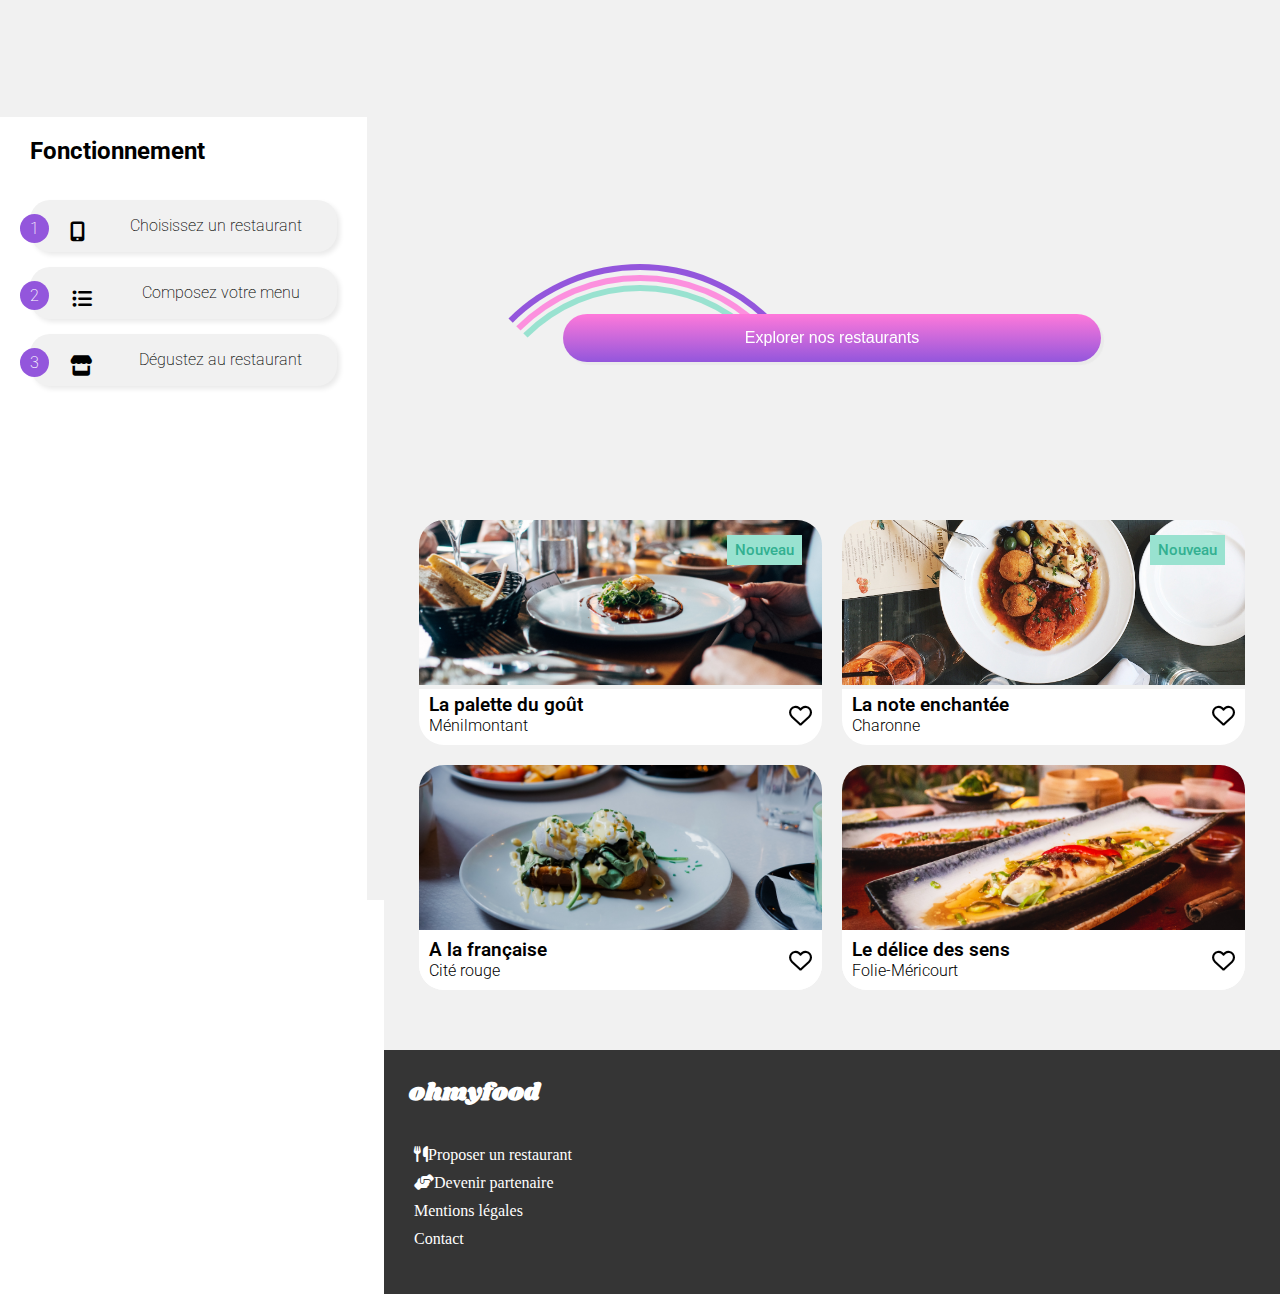
==== commit 3f1a31b8: "correction dernières erreurs" ====
--- a/index.html
+++ b/index.html
@@ -6,17 +6,13 @@
     <title>Ohmyfood</title>
     <meta name="viewport" content="width=device-width, initial-scale=1.0, user-scalable=no">
     <link rel="stylesheet" href="accueil.css">
-
 </head>
 
 <body>
-
     <div class="loader">
         <div class="loader-circles">
         </div>
     </div>
-
-    <!--HEADER-->
     <header>
         <img src="images/logo/ohmyfood.png" alt="logo ohmyfood" />
     </header>
@@ -30,7 +26,6 @@
                 <h3>Découvrez des restaurants d'exception, sélectionnés par nos soins.</h3>
                 <button class="btn">Explorer nos restaurants</button>
             </form>
-
             <aside id="functionning">
                 <h2>Fonctionnement</h2>
                 <div>
@@ -52,13 +47,11 @@
                         <div>
                             <h3>La palette du goût</h3>
                             <p>Ménilmontant</p>
-
                         </div>
                         <div class="heart">
                             <i class="fa-regular fa-heart empty"></i>
                             <i class="fa-solid fa-heart full"></i>
                         </div>
-
                     </div>
                 </a>
                 <a href="menuPages/delightedNote.html" class="restaurants">
--- a/accueil.css
+++ b/accueil.css
@@ -1,11 +1,6 @@
 @import url(https://cdnjs.cloudflare.com/ajax/libs/font-awesome/6.1.1/css/all.min.css);
 @import url("https://fonts.googleapis.com/css2?family=Shrikhand&display=swap");
 @import url("https://fonts.googleapis.com/css2?family=Roboto&display=swap");
-/*@mixin mobile-only--cards-width ($height) {
-grid-template-columns: 1fr;
-height: $height;
-align-items: center;
-}*/
 @-webkit-keyframes spin {
   0% {
     -webkit-transform: rotate(0deg);
@@ -16,6 +11,7 @@
             transform: rotate(360deg);
   }
 }
+
 @keyframes spin {
   0% {
     -webkit-transform: rotate(0deg);
@@ -143,7 +139,7 @@
   -webkit-box-pack: center;
       -ms-flex-pack: center;
           justify-content: center;
-  background-color: #f2f2f2;
+  background-color: #f1f1f1;
   -webkit-animation: loader-container--disappear 3s 0s ease-in-out both;
           animation: loader-container--disappear 3s 0s ease-in-out both;
 }
@@ -190,8 +186,6 @@
 }
 
 header {
-  -webkit-box-shadow: 3px 3px 1px #eaeaea;
-          box-shadow: 3px 3px 1px #eaeaea;
   padding: 15px;
   display: -webkit-box;
   display: -ms-flexbox;
@@ -296,7 +290,7 @@
 
 form div input {
   border: none;
-  color: black;
+  color: #000000;
   background-color: #eaeaea;
 }
 
@@ -326,8 +320,8 @@
   border-radius: 40px;
   background: -webkit-gradient(linear, left top, left bottom, from(#FF79DA), to(#9356DC));
   background: linear-gradient(to bottom, #FF79DA, #9356DC);
-  background: -webkit-linear-gradient(to bottom, #FF79DA, #9356DC);
-  color: #FFFFFF;
+  background: -moz-linear-gradient(to bottom, #FF79DA, #9356DC);
+  color: #ffffff;
   font-size: 16px;
   width: 60%;
   margin: auto;
@@ -346,10 +340,10 @@
 }
 
 #functionning {
-  padding: 30px;
+  padding: 0 30px 30px 30px;
   height: 100%;
   margin-bottom: 30px;
-  width: 25%;
+  width: 24%;
   position: fixed;
   left: 0;
   background-color: #ffffff;
@@ -360,6 +354,7 @@
     width: 85%;
     position: static;
     height: auto;
+    padding: 30px;
   }
 }
 
@@ -399,7 +394,7 @@
   padding: 5px 15px;
   border-radius: 20px;
   text-decoration: none;
-  color: black;
+  color: #000000;
   margin-top: 15px;
   position: relative;
   display: -webkit-box;
@@ -464,7 +459,7 @@
   background-color: #9356DC;
   position: absolute;
   left: -10px;
-  top: 18px;
+  top: 14px;
   color: #ffffff;
 }
 
@@ -540,6 +535,11 @@
   background-color: #ffffff;
 }
 
+.restaurants:hover {
+  -webkit-box-shadow: 5px 5px 3px #353535;
+          box-shadow: 5px 5px 3px #353535;
+}
+
 .restaurants .images {
   width: 100%;
   position: relative;
@@ -577,7 +577,7 @@
 .restaurants .card-body {
   background-color: #ffffff;
   position: relative;
-  color: #000;
+  color: #000000;
   -ms-grid-row: 7;
   -ms-grid-row-span: 3;
   grid-row: 7/10;
@@ -641,6 +641,8 @@
   background-clip: text;
   -webkit-background-clip: text;
   -webkit-text-fill-color: transparent;
+  -moz-background-clip: text;
+  -moz-text-fill-color: transparent;
   -webkit-transition: all 2s ease-in-out;
   transition: all 2s ease-in-out;
   opacity: 1;
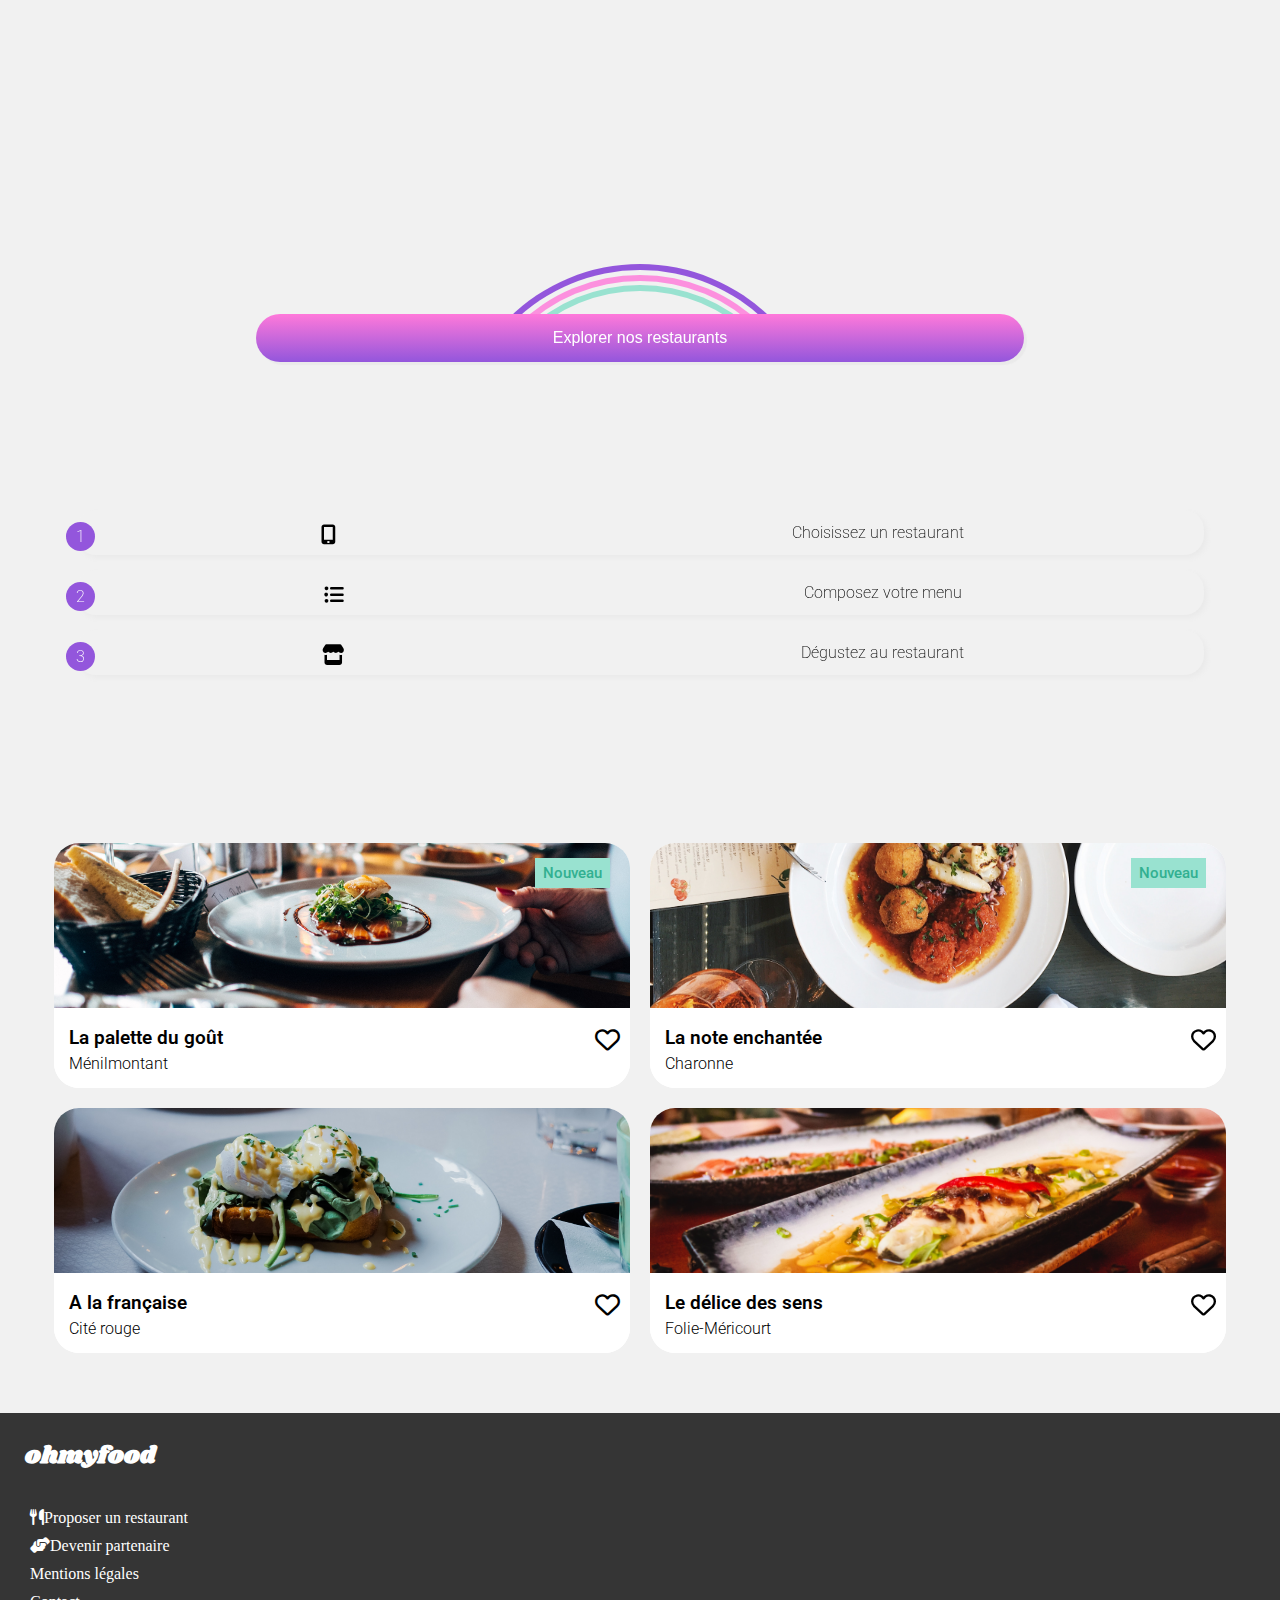
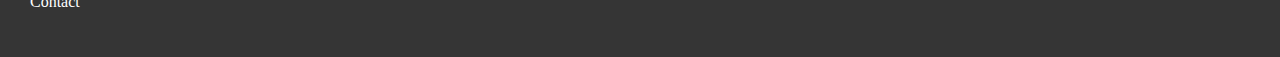
==== commit 30f66b6e: "correction des retours de soutenance page d'accueil et début page restaurant" ====
--- a/index.html
+++ b/index.html
@@ -5,7 +5,7 @@
     <meta charset="utf-8" />
     <title>Ohmyfood</title>
     <meta name="viewport" content="width=device-width, initial-scale=1.0, user-scalable=no">
-    <link rel="stylesheet" href="accueil.css">
+    <link rel="stylesheet" href="Assets/accueil.css">
 </head>
 
 <body>
@@ -23,83 +23,93 @@
                     <i class="fa-solid fa-location-dot"></i><input type="text" value="Paris, Belleville">
                 </div>
                 <h1>Réservez le menu qui vous convient</h1>
-                <h3>Découvrez des restaurants d'exception, sélectionnés par nos soins.</h3>
+                <p>Découvrez des restaurants d'exception, sélectionnés par nos soins.</p>
                 <button class="btn">Explorer nos restaurants</button>
             </form>
-            <aside id="functionning">
+            <div id="functionning">
                 <h2>Fonctionnement</h2>
-                <div>
-                    <a href="#" class="parts"><span>1</span><i class="fa-solid fa-mobile-screen-button"></i><p>Choisissez un restaurant</p></a>
-                    <a href="#" class="parts"><span>2</span><i class="fa-solid fa-list-ul"></i><p>Composez votre menu</p></a>
-                    <a href="#" class="parts"><span>3</span><i class="fa-solid fa-store"></i><p>Dégustez au restaurant</p></a>
-                </div>
-            </aside>
+                <ul>
+                    <li class="parts"><span>1</span><i class="fa-solid fa-mobile-screen-button"></i>
+                        <p>Choisissez un restaurant</p>
+                    </li>
+                    <li class="parts"><span>2</span><i class="fa-solid fa-list-ul"></i>
+                        <p>Composez votre menu</p>
+                    </li>
+                    <li class="parts"><span>3</span><i class="fa-solid fa-store"></i>
+                        <p>Dégustez au restaurant</p>
+                    </li>
+                </ul>
+            </div>
         </div>
         <section id="restaurants">
             <h2>Restaurants</h2>
             <div class="restaurants-names">
-                <a href="menuPages/tasteChoice.html" class="restaurants">
-                    <div class="images">
-                        <img src="images/restaurants/jay-wennington-N_Y88TWmGwA-unsplash.jpg" alt="La palette du goût">
-                        <h3 class="new">Nouveau</h3>
-                    </div>
-                    <div class="card-body">
-                        <div>
+
+                <div class="restaurants">
+                    <a href="tasteChoice.html">
+                        <div class="images">
+                            <img src="images/restaurants/jay-wennington-N_Y88TWmGwA-unsplash.jpg" alt="La palette du goût">
+                            <h3 class="new">Nouveau</h3>
+                        </div>
+                        <div class="card-body">
                             <h3>La palette du goût</h3>
                             <p>Ménilmontant</p>
                         </div>
-                        <div class="heart">
-                            <i class="fa-regular fa-heart empty"></i>
-                            <i class="fa-solid fa-heart full"></i>
+                    </a>
+                    <div class="heart">
+                        <i class="fa-regular fa-heart empty"></i>
+                        <i class="fa-solid fa-heart full"></i>
+                    </div>
+                </div>
+
+                <div class="restaurants">
+                    <a href="delightedNote.html">
+                        <div class="images">
+                            <img src="images/restaurants/stil-u2Lp8tXIcjw-unsplash.jpg" alt="La note enchantée">
+                            <p class="new">Nouveau</p>
                         </div>
-                    </div>
-                </a>
-                <a href="menuPages/delightedNote.html" class="restaurants">
-                    <div class="images">
-                        <img src="images/restaurants/stil-u2Lp8tXIcjw-unsplash.jpg" alt="La note enchantée">
-                        <p class="new">Nouveau</p>
-                    </div>
-                    <div class="card-body">
-                        <div>
+                        <div class="card-body">
                             <h3>La note enchantée</h3>
                             <p>Charonne</p>
                         </div>
-                        <div class="heart">
-                            <i class="fa-regular fa-heart empty"></i>
-                            <i class="fa-solid fa-heart full"></i>
+                    </a>
+                    <div class="heart">
+                        <i class="fa-regular fa-heart empty"></i>
+                        <i class="fa-solid fa-heart full"></i>
+                    </div>
+                </div>
+
+                <div class="restaurants">
+                    <a href="frenchMenu.html">
+                        <div class="images">
+                            <img src="images/restaurants/toa-heftiba-DQKerTsQwi0-unsplash.jpg" alt="A la française">
                         </div>
-                    </div>
-                </a>
-                <a href="menuPages/frenchMenu.html" class="restaurants">
-                    <div class="images">
-                        <img src="images/restaurants/toa-heftiba-DQKerTsQwi0-unsplash.jpg" alt="A la française">
-                    </div>
-                    <div class="card-body">
-                        <div>
+                        <div class="card-body">
                             <h3>A la française</h3>
                             <p>Cité rouge</p>
                         </div>
-                        <div class="heart">
-                            <i class="fa-regular fa-heart empty"></i>
-                            <i class="fa-solid fa-heart full"></i>
+                    </a>
+                    <div class="heart">
+                        <i class="fa-regular fa-heart empty"></i>
+                        <i class="fa-solid fa-heart full"></i>
+                    </div>
+                </div>
+
+                <div class="restaurants">
+                    <a href="sensesDelight.html">
+                        <div class="images">
+                            <img src="images/restaurants/louis-hansel-shotsoflouis-qNBGVyOCY8Q-unsplash.jpg" alt="Le délice des sens">
                         </div>
-                    </div>
-                </a>
-                <a href="menuPages/sensesDelight.html" class="restaurants">
-                    <div class="images">
-                        <img src="images/restaurants/louis-hansel-shotsoflouis-qNBGVyOCY8Q-unsplash.jpg" alt="Le délice des sens">
-                    </div>
-                    <div class="card-body">
-                        <div>
+                        <div class="card-body">
                             <h3>Le délice des sens</h3>
                             <p>Folie-Méricourt</p>
                         </div>
-                        <div class="heart">
-                            <i class="fa-regular fa-heart empty"></i>
-                            <i class="fa-solid fa-heart full"></i>
-                        </div>
+                    </a>
+                    <div class="heart">
+                        <i class="fa-regular fa-heart empty"></i>
+                        <i class="fa-solid fa-heart full"></i>
                     </div>
-                </a>
+                </div>
             </div>
 
         </section>
@@ -110,7 +120,7 @@
             <li><a href="#"><i class="fa-solid fa-utensils"></i>Proposer un restaurant</a></li>
             <li><a href="#"><i class="fa-solid fa-handshake-angle"></i>Devenir partenaire</a></li>
             <li><a href="#">Mentions légales</a></li>
-            <li><a href="mailto:#">Contact</a></li>
+            <li><a href="mailto:dubouays.morgane@gmail.com">Contact</a></li>
         </ul>
     </footer>
 </body>
--- a/Assets/accueil.css
+++ b/Assets/accueil.css
@@ -0,0 +1,644 @@
+@import url(https://cdnjs.cloudflare.com/ajax/libs/font-awesome/6.2.0/css/all.min.css);
+@import url("https://fonts.googleapis.com/css2?family=Shrikhand&display=swap");
+@import url("https://fonts.googleapis.com/css2?family=Roboto&display=swap");
+@-webkit-keyframes spin {
+  0% {
+    -webkit-transform: rotate(0deg);
+            transform: rotate(0deg);
+  }
+  100% {
+    -webkit-transform: rotate(360deg);
+            transform: rotate(360deg);
+  }
+}
+
+@keyframes spin {
+  0% {
+    -webkit-transform: rotate(0deg);
+            transform: rotate(0deg);
+  }
+  100% {
+    -webkit-transform: rotate(360deg);
+            transform: rotate(360deg);
+  }
+}
+
+@-webkit-keyframes loader-container--disappear {
+  0% {
+    opacity: 1;
+    z-index: 1000;
+  }
+  90% {
+    opacity: 1;
+  }
+  100% {
+    opacity: 0;
+    z-index: -1;
+  }
+}
+
+@keyframes loader-container--disappear {
+  0% {
+    opacity: 1;
+    z-index: 1000;
+  }
+  90% {
+    opacity: 1;
+  }
+  100% {
+    opacity: 0;
+    z-index: -1;
+  }
+}
+
+@-webkit-keyframes disappear-after-loader {
+  0% {
+    opacity: 0;
+  }
+  100% {
+    opacity: 1;
+  }
+}
+
+@keyframes disappear-after-loader {
+  0% {
+    opacity: 0;
+  }
+  100% {
+    opacity: 1;
+  }
+}
+
+@-webkit-keyframes translateY__course {
+  0% {
+    -webkit-transform: translateY(-70px);
+            transform: translateY(-70px);
+    opacity: 0;
+  }
+  50% {
+    -webkit-transform: translateY(-20px);
+            transform: translateY(-20px);
+    opacity: 0.8;
+  }
+  100% {
+    -webkit-transform: translateY(0);
+            transform: translateY(0);
+    opacity: 1;
+  }
+}
+
+@keyframes translateY__course {
+  0% {
+    -webkit-transform: translateY(-70px);
+            transform: translateY(-70px);
+    opacity: 0;
+  }
+  50% {
+    -webkit-transform: translateY(-20px);
+            transform: translateY(-20px);
+    opacity: 0.8;
+  }
+  100% {
+    -webkit-transform: translateY(0);
+            transform: translateY(0);
+    opacity: 1;
+  }
+}
+
+@font-face {
+  font-family: 'Shrikhand';
+  src: url(https://fonts.googleapis.com/css2?family=Shrikhand&display=swap);
+}
+
+@font-face {
+  font-family: 'Roboto';
+  src: url(https://fonts.googleapis.com/css2?family=Roboto&display=swap);
+}
+
+body {
+  width: 100vm;
+  font-family: "Roboto", "sans serif";
+  margin: 0;
+  padding: 0;
+  position: relative;
+  opacity: 1;
+}
+
+.loader {
+  width: 100%;
+  height: 100%;
+  position: fixed;
+  top: 0;
+  left: 0;
+  display: -webkit-box;
+  display: -ms-flexbox;
+  display: flex;
+  -webkit-box-align: center;
+      -ms-flex-align: center;
+          align-items: center;
+  -webkit-box-pack: center;
+      -ms-flex-pack: center;
+          justify-content: center;
+  background-color: #f1f1f1;
+  -webkit-animation: loader-container--disappear 3s 0s ease-in-out both;
+          animation: loader-container--disappear 3s 0s ease-in-out both;
+}
+
+.loader-circles {
+  width: 300px;
+  height: 300px;
+  padding: 30px;
+  border-radius: 300px;
+  border: 6px solid transparent;
+  border-top-color: #9356DC;
+  position: relative;
+  -webkit-animation: spin 1.5s 0.5s infinite;
+          animation: spin 1.5s 0.5s infinite;
+}
+
+.loader-circles::after {
+  content: '';
+  position: absolute;
+  top: 5px;
+  left: 5px;
+  right: 5px;
+  bottom: 5px;
+  border-radius: 300px;
+  border: 6px solid transparent;
+  border-top-color: #FF79DA;
+  opacity: 0.8;
+  -webkit-animation: spin 2s 0.5s infinite;
+          animation: spin 2s 0.5s infinite;
+}
+
+.loader-circles::before {
+  content: '';
+  position: absolute;
+  top: 15px;
+  left: 15px;
+  right: 15px;
+  bottom: 15px;
+  border-radius: 300px;
+  border: 6px solid transparent;
+  border-top-color: #99E2D0;
+  -webkit-animation: spin 0.5s 0.5s infinite;
+          animation: spin 0.5s 0.5s infinite;
+}
+
+header {
+  padding: 15px;
+  display: -webkit-box;
+  display: -ms-flexbox;
+  display: flex;
+  -webkit-box-flex: 50%;
+      -ms-flex: 50%;
+          flex: 50%;
+  -webkit-box-pack: start;
+      -ms-flex-pack: start;
+          justify-content: start;
+}
+
+header img {
+  width: 40%;
+  margin-left: auto;
+  margin-right: auto;
+}
+
+main {
+  width: 100%;
+  -webkit-animation: disappear-after-loader 3s 0s ease-in-out both;
+          animation: disappear-after-loader 3s 0s ease-in-out both;
+}
+
+.form-nav {
+  display: -webkit-box;
+  display: -ms-flexbox;
+  display: flex;
+  -webkit-box-orient: vertical;
+  -webkit-box-direction: normal;
+      -ms-flex-direction: column;
+          flex-direction: column;
+  width: 100%;
+}
+
+form {
+  background-color: #f1f1f1;
+  color: #000000;
+  display: -webkit-box;
+  display: -ms-flexbox;
+  display: flex;
+  -webkit-box-orient: vertical;
+  -webkit-box-direction: normal;
+      -ms-flex-direction: column;
+          flex-direction: column;
+  -webkit-box-align: center;
+      -ms-flex-align: center;
+          align-items: center;
+  text-align: center;
+  padding: 20px 0 50px 0;
+  margin-left: 0;
+  width: 100%;
+}
+
+@media screen and (max-width: 480px) {
+  form {
+    width: 100%;
+    padding: 0 0 50px 0;
+  }
+}
+
+form div {
+  background-color: #eaeaea;
+  border-radius: 20px;
+  padding: 5px 30px;
+  font-size: 20px;
+  width: 60%;
+}
+
+@media screen and (max-width: 480px) {
+  form div {
+    width: 100%;
+    border-radius: 0;
+    padding: 0;
+  }
+}
+
+form div input {
+  border: none;
+  color: #000000;
+  background-color: #eaeaea;
+}
+
+form div i {
+  padding: 10px;
+}
+
+form h1 {
+  padding-top: 20px;
+  font-size: 25px;
+  font-weight: 700;
+  width: 70%;
+}
+
+form p {
+  font-weight: 100;
+  font-size: 17px;
+  margin-top: 0;
+  margin-bottom: 25px;
+}
+
+form .btn {
+  -webkit-box-pack: center;
+      -ms-flex-pack: center;
+          justify-content: center;
+  padding: 15px 10px 15px 10px;
+  border-radius: 40px;
+  background: -webkit-gradient(linear, left top, left bottom, from(#FF79DA), to(#9356DC));
+  background: linear-gradient(to bottom, #FF79DA, #9356DC);
+  background: -moz-linear-gradient(to bottom, #FF79DA, #9356DC);
+  color: #ffffff;
+  font-size: 16px;
+  width: 60%;
+  margin: auto;
+  border: none;
+  -webkit-box-shadow: 3px 3px 1px #eaeaea;
+          box-shadow: 3px 3px 1px #eaeaea;
+  position: relative;
+  cursor: pointer;
+}
+
+form .btn:hover {
+  border-radius: 30px;
+  -webkit-box-shadow: 4px 4px 3px #353535;
+          box-shadow: 4px 4px 3px #353535;
+  background: #fface8;
+}
+
+#functionning {
+  padding: 30px;
+  height: 100%;
+  margin-bottom: 30px;
+  width: 100vm;
+  background-color: #ffffff;
+  /*@include mobile-only {
+        width: 85%;
+        position: static;
+        height: auto;
+        padding: 30px;
+    }
+    @include tablette-only {
+        width: 93%;
+        position: static;
+    }*/
+}
+
+#functionning ul {
+  width: 100%;
+  margin: 0;
+  padding: 0;
+}
+
+@media screen and (min-width: 481px) and (max-width: 900px) {
+  #functionning ul {
+    -ms-flex-pack: distribute;
+        justify-content: space-around;
+  }
+}
+
+.parts {
+  background-color: #f1f1f1;
+  padding: 5px 15px;
+  border-radius: 20px;
+  text-decoration: none;
+  color: #000000;
+  margin-top: 15px;
+  position: relative;
+  display: -webkit-box;
+  display: -ms-flexbox;
+  display: flex;
+  -ms-flex-pack: distribute;
+      justify-content: space-around;
+  -webkit-box-align: center;
+      -ms-flex-align: center;
+          align-items: center;
+  font-weight: 200;
+  -webkit-box-shadow: 3px 3px 5px #eaeaea;
+          box-shadow: 3px 3px 5px #eaeaea;
+  z-index: 1;
+  width: 90%;
+  margin-left: auto;
+  margin-right: auto;
+}
+
+@media screen and (max-width: 480px) {
+  .parts {
+    width: 90%;
+  }
+}
+
+@media screen and (min-width: 481px) and (max-width: 900px) {
+  .parts {
+    width: 90%;
+  }
+}
+
+.parts:hover {
+  -webkit-box-shadow: 4px 4px 3px #353535;
+          box-shadow: 4px 4px 3px #353535;
+}
+
+.parts:hover::after {
+  opacity: 0.2;
+  z-index: 2;
+}
+
+.parts:hover > .fa-solid {
+  color: #9356DC;
+}
+
+.parts::after {
+  border-radius: 25px;
+  content: "";
+  position: absolute;
+  top: 0;
+  right: 0;
+  bottom: 0;
+  left: 0;
+  background: #9356DC;
+  opacity: 0;
+  z-index: -1;
+  -webkit-transition: opacity 250ms ease-in;
+  transition: opacity 250ms ease-in;
+}
+
+.parts span {
+  padding: 5px 10px;
+  border-radius: 25px;
+  background-color: #9356DC;
+  position: absolute;
+  left: -10px;
+  top: 12px;
+  color: #ffffff;
+}
+
+.parts i {
+  font-size: 20px;
+  padding: 10px 5px 5px 5px;
+}
+
+.parts p {
+  display: inline-block;
+  margin: 0;
+}
+
+#restaurants {
+  padding-top: 30px;
+  padding-bottom: 30px;
+  margin-left: 0;
+  background-color: #f1f1f1;
+  width: 100%;
+  display: -webkit-box;
+  display: -ms-flexbox;
+  display: flex;
+  -webkit-box-orient: vertical;
+  -webkit-box-direction: normal;
+      -ms-flex-direction: column;
+          flex-direction: column;
+  height: auto;
+}
+
+#restaurants h2 {
+  padding-left: 20px;
+  font-weight: 600;
+}
+
+#restaurants .restaurants-names {
+  display: -webkit-box;
+  display: -ms-flexbox;
+  display: flex;
+  -webkit-box-orient: horizontal;
+  -webkit-box-direction: normal;
+      -ms-flex-direction: row;
+          flex-direction: row;
+  -ms-flex-wrap: wrap;
+      flex-wrap: wrap;
+  margin-bottom: 20px;
+  width: 100%;
+  -webkit-box-pack: center;
+      -ms-flex-pack: center;
+          justify-content: center;
+}
+
+.restaurants {
+  width: 45%;
+  border-radius: 25px;
+  margin: 10px;
+  overflow: hidden;
+  background-color: #ffffff;
+  position: relative;
+}
+
+@media screen and (max-width: 480px) {
+  .restaurants {
+    width: 90%;
+  }
+}
+
+.restaurants:hover {
+  -webkit-box-shadow: 5px 5px 3px #353535;
+          box-shadow: 5px 5px 3px #353535;
+}
+
+.restaurants a {
+  text-decoration: none;
+  background-color: blue;
+}
+
+.restaurants a .images {
+  width: 100%;
+  position: relative;
+  overflow: hidden;
+}
+
+.restaurants a .images img {
+  width: 100%;
+  -o-object-position: 0% 65%;
+  object-position: 0% 65%;
+  height: 165px;
+  -o-object-fit: cover;
+  object-fit: cover;
+}
+
+.restaurants a .images .new {
+  padding: 6px 8px;
+  background-color: #99E2D0;
+  color: #32b091;
+  font-weight: 500;
+  font-size: 15px;
+  position: absolute;
+  top: 0px;
+  right: 20px;
+}
+
+@media screen and (max-width: 480px) {
+  .restaurants a {
+    width: 90%;
+    margin-left: auto;
+    margin-right: auto;
+  }
+}
+
+.restaurants .card-body {
+  background-color: #ffffff;
+  position: relative;
+  color: #000000;
+  display: -webkit-box;
+  display: -ms-flexbox;
+  display: flex;
+  padding: 15px;
+  -webkit-box-pack: justify;
+      -ms-flex-pack: justify;
+          justify-content: space-between;
+  -webkit-box-orient: vertical;
+  -webkit-box-direction: normal;
+      -ms-flex-direction: column;
+          flex-direction: column;
+}
+
+.restaurants .card-body h3 {
+  margin: 0;
+  padding-bottom: 5px;
+  font-weight: 600;
+}
+
+.restaurants .card-body p {
+  margin: 0;
+  font-weight: 300;
+}
+
+.heart {
+  font-size: 25px;
+  cursor: pointer;
+}
+
+.heart .empty {
+  top: 185px;
+  right: 10px;
+  position: absolute;
+  opacity: 1;
+  z-index: 999;
+  -webkit-transition: all 1s;
+  transition: all 1s;
+  font-weight: 200;
+}
+
+.heart .empty:hover {
+  opacity: 0;
+}
+
+.heart .empty:hover + .full {
+  height: 100%;
+}
+
+.heart .full {
+  top: 185px;
+  right: 10px;
+  position: absolute;
+  height: 0%;
+  background: -webkit-gradient(linear, left top, left bottom, color-stop(24%, #FF79DA), color-stop(76%, #9356DC));
+  background: linear-gradient(180deg, #FF79DA 24%, #9356DC 76%);
+  background-clip: text;
+  -webkit-background-clip: text;
+  -webkit-text-fill-color: transparent;
+  -moz-background-clip: text;
+  -moz-text-fill-color: transparent;
+  -webkit-transition: all 2s ease-in-out;
+  transition: all 2s ease-in-out;
+  opacity: 1;
+  height: 0%;
+}
+
+.heart .full::after {
+  content: "";
+  position: absolute;
+  right: 0px;
+  top: 0px;
+  background: #fff;
+  height: 100%;
+}
+
+footer {
+  margin: 0;
+  background-color: #353535;
+  color: #ffffff;
+  padding: 25px;
+  width: 100vm;
+}
+
+footer h2 {
+  font-family: "Shrikhand", "sans-serif";
+  margin: 0;
+  padding-bottom: 15px;
+}
+
+footer ul {
+  list-style-type: none;
+  padding: 0;
+  width: 100%;
+}
+
+footer ul li {
+  width: 100%;
+  padding: 5px;
+}
+
+footer ul li a {
+  width: 100%;
+  color: white;
+  text-decoration: none;
+}
+
+footer ul li a:hover {
+  text-decoration: underline;
+}
+/*# sourceMappingURL=accueil.css.map */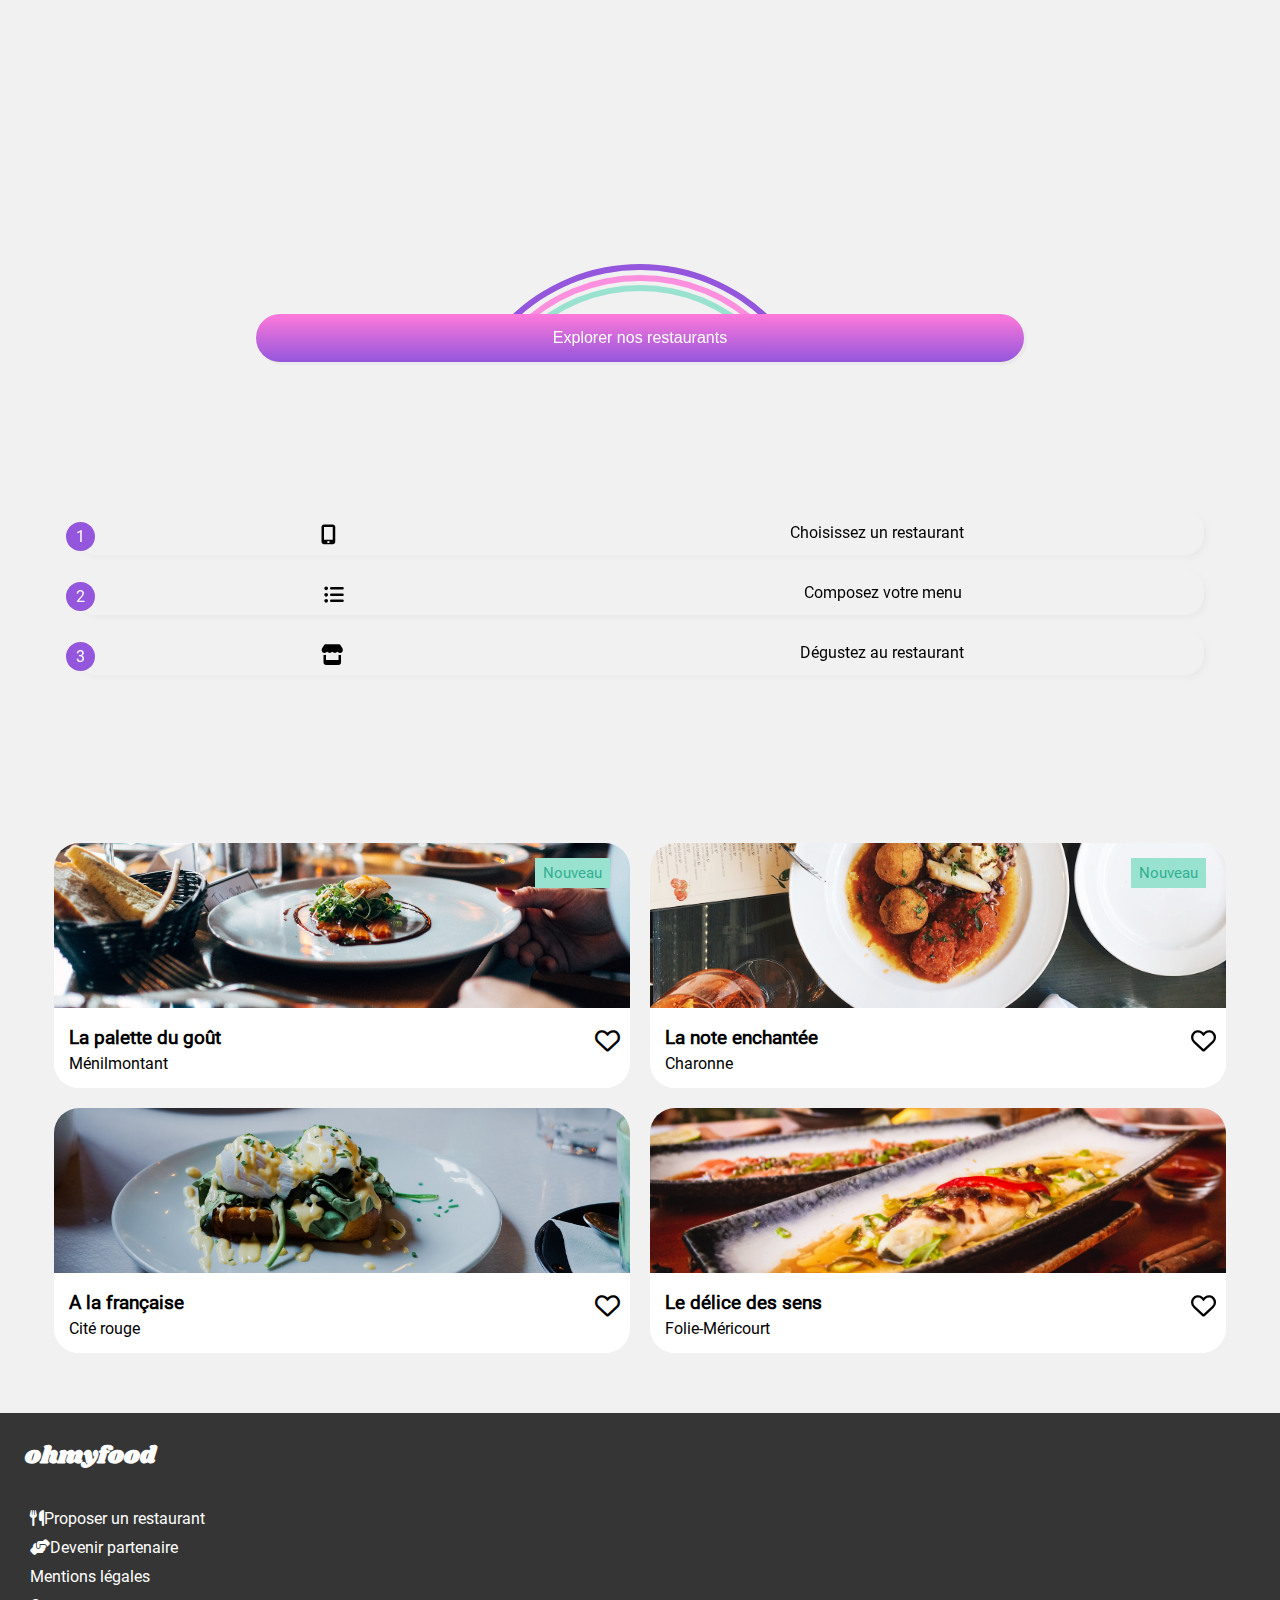
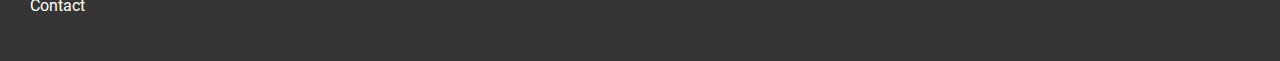
==== commit 7414fdc0: "dernière version suite retour soutenance" ====
--- a/index.html
+++ b/index.html
@@ -5,7 +5,8 @@
     <meta charset="utf-8" />
     <title>Ohmyfood</title>
     <meta name="viewport" content="width=device-width, initial-scale=1.0, user-scalable=no">
-    <link rel="stylesheet" href="Assets/accueil.css">
+    <link rel="stylesheet" href="CSS/accueil.css">
+    <link href="./CSS/fonts&icons/fontawesome-free-6.2.0-web/css/all.css" rel="stylesheet">
 </head>
 
 <body>
--- a/CSS/accueil.css
+++ b/CSS/accueil.css
@@ -0,0 +1,647 @@
+@font-face {
+  font-family: 'Roboto';
+  src: url("./fonts&icons/Roboto/Roboto-Regular.ttf") format("truetype");
+}
+
+@font-face {
+  font-family: 'Shrikhand';
+  src: url("./fonts&icons/Shrikhand/Shrikhand-Regular.ttf") format("truetype");
+}
+
+@-webkit-keyframes spin {
+  0% {
+    -webkit-transform: rotate(0deg);
+            transform: rotate(0deg);
+  }
+  100% {
+    -webkit-transform: rotate(360deg);
+            transform: rotate(360deg);
+  }
+}
+
+@keyframes spin {
+  0% {
+    -webkit-transform: rotate(0deg);
+            transform: rotate(0deg);
+  }
+  100% {
+    -webkit-transform: rotate(360deg);
+            transform: rotate(360deg);
+  }
+}
+
+@-webkit-keyframes loader-container--disappear {
+  0% {
+    opacity: 1;
+    z-index: 1000;
+  }
+  90% {
+    opacity: 1;
+  }
+  100% {
+    opacity: 0;
+    z-index: -1;
+  }
+}
+
+@keyframes loader-container--disappear {
+  0% {
+    opacity: 1;
+    z-index: 1000;
+  }
+  90% {
+    opacity: 1;
+  }
+  100% {
+    opacity: 0;
+    z-index: -1;
+  }
+}
+
+@-webkit-keyframes disappear-after-loader {
+  0% {
+    opacity: 0;
+  }
+  100% {
+    opacity: 1;
+  }
+}
+
+@keyframes disappear-after-loader {
+  0% {
+    opacity: 0;
+  }
+  100% {
+    opacity: 1;
+  }
+}
+
+@-webkit-keyframes translateY__course {
+  0% {
+    -webkit-transform: translateY(-70px);
+            transform: translateY(-70px);
+    opacity: 0;
+  }
+  50% {
+    -webkit-transform: translateY(-20px);
+            transform: translateY(-20px);
+    opacity: 0.8;
+  }
+  100% {
+    -webkit-transform: translateY(0);
+            transform: translateY(0);
+    opacity: 1;
+  }
+}
+
+@keyframes translateY__course {
+  0% {
+    -webkit-transform: translateY(-70px);
+            transform: translateY(-70px);
+    opacity: 0;
+  }
+  50% {
+    -webkit-transform: translateY(-20px);
+            transform: translateY(-20px);
+    opacity: 0.8;
+  }
+  100% {
+    -webkit-transform: translateY(0);
+            transform: translateY(0);
+    opacity: 1;
+  }
+}
+
+body {
+  width: 100vm;
+  font-family: "Roboto", "sans serif";
+  margin: 0;
+  padding: 0;
+  position: relative;
+  opacity: 1;
+}
+
+.loader {
+  width: 100%;
+  height: 100%;
+  position: fixed;
+  top: 0;
+  left: 0;
+  display: -webkit-box;
+  display: -ms-flexbox;
+  display: flex;
+  -webkit-box-align: center;
+      -ms-flex-align: center;
+          align-items: center;
+  -webkit-box-pack: center;
+      -ms-flex-pack: center;
+          justify-content: center;
+  background-color: #f1f1f1;
+  -webkit-animation: loader-container--disappear 3s 0s ease-in-out both;
+          animation: loader-container--disappear 3s 0s ease-in-out both;
+}
+
+.loader-circles {
+  width: 300px;
+  height: 300px;
+  padding: 30px;
+  border-radius: 300px;
+  border: 6px solid transparent;
+  border-top-color: #9356DC;
+  position: relative;
+  -webkit-animation: spin 1.5s 0.5s infinite;
+          animation: spin 1.5s 0.5s infinite;
+}
+
+.loader-circles::after {
+  content: '';
+  position: absolute;
+  top: 5px;
+  left: 5px;
+  right: 5px;
+  bottom: 5px;
+  border-radius: 300px;
+  border: 6px solid transparent;
+  border-top-color: #FF79DA;
+  opacity: 0.8;
+  -webkit-animation: spin 2s 0.5s infinite;
+          animation: spin 2s 0.5s infinite;
+}
+
+.loader-circles::before {
+  content: '';
+  position: absolute;
+  top: 15px;
+  left: 15px;
+  right: 15px;
+  bottom: 15px;
+  border-radius: 300px;
+  border: 6px solid transparent;
+  border-top-color: #99E2D0;
+  -webkit-animation: spin 0.5s 0.5s infinite;
+          animation: spin 0.5s 0.5s infinite;
+}
+
+header {
+  padding: 15px;
+  display: -webkit-box;
+  display: -ms-flexbox;
+  display: flex;
+  -webkit-box-flex: 50%;
+      -ms-flex: 50%;
+          flex: 50%;
+  -webkit-box-pack: start;
+      -ms-flex-pack: start;
+          justify-content: start;
+}
+
+header img {
+  width: 40%;
+  margin-left: auto;
+  margin-right: auto;
+}
+
+main {
+  width: 100%;
+  -webkit-animation: disappear-after-loader 3s 0s ease-in-out both;
+          animation: disappear-after-loader 3s 0s ease-in-out both;
+}
+
+.form-nav {
+  display: -webkit-box;
+  display: -ms-flexbox;
+  display: flex;
+  -webkit-box-orient: vertical;
+  -webkit-box-direction: normal;
+      -ms-flex-direction: column;
+          flex-direction: column;
+  width: 100%;
+}
+
+form {
+  background-color: #f1f1f1;
+  color: #000000;
+  display: -webkit-box;
+  display: -ms-flexbox;
+  display: flex;
+  -webkit-box-orient: vertical;
+  -webkit-box-direction: normal;
+      -ms-flex-direction: column;
+          flex-direction: column;
+  -webkit-box-align: center;
+      -ms-flex-align: center;
+          align-items: center;
+  text-align: center;
+  padding: 20px 0 50px 0;
+  margin-left: 0;
+  width: 100%;
+}
+
+@media screen and (max-width: 767px) {
+  form {
+    width: 100%;
+    padding: 0 0 50px 0;
+  }
+}
+
+form div {
+  background-color: #eaeaea;
+  border-radius: 20px;
+  padding: 5px 30px;
+  font-size: 20px;
+  width: 60%;
+}
+
+@media screen and (max-width: 767px) {
+  form div {
+    width: 100%;
+    border-radius: 0;
+    padding: 0;
+  }
+}
+
+form div input {
+  border: none;
+  color: #000000;
+  background-color: #eaeaea;
+}
+
+form div i {
+  padding: 10px;
+}
+
+form h1 {
+  padding-top: 20px;
+  font-size: 25px;
+  font-weight: 700;
+  width: 70%;
+}
+
+form p {
+  font-weight: 100;
+  font-size: 17px;
+  margin-top: 0;
+  margin-bottom: 25px;
+}
+
+form .btn {
+  -webkit-box-pack: center;
+      -ms-flex-pack: center;
+          justify-content: center;
+  padding: 15px 10px 15px 10px;
+  border-radius: 40px;
+  background: -webkit-gradient(linear, left top, left bottom, from(#FF79DA), to(#9356DC));
+  background: linear-gradient(to bottom, #FF79DA, #9356DC);
+  background: -moz-linear-gradient(to bottom, #FF79DA, #9356DC);
+  color: #ffffff;
+  font-size: 16px;
+  width: 60%;
+  margin: auto;
+  border: none;
+  -webkit-box-shadow: 3px 3px 1px #eaeaea;
+          box-shadow: 3px 3px 1px #eaeaea;
+  position: relative;
+  cursor: pointer;
+}
+
+form .btn:hover {
+  border-radius: 30px;
+  -webkit-box-shadow: 4px 4px 3px #353535;
+          box-shadow: 4px 4px 3px #353535;
+  background: #fface8;
+}
+
+#functionning {
+  padding: 30px;
+  height: 100%;
+  margin-bottom: 30px;
+  width: 100vm;
+  background-color: #ffffff;
+  /*@include mobile-only {
+        width: 85%;
+        position: static;
+        height: auto;
+        padding: 30px;
+    }
+    @include tablette-only {
+        width: 93%;
+        position: static;
+    }*/
+}
+
+#functionning ul {
+  width: 100%;
+  margin: 0;
+  padding: 0;
+}
+
+@media screen and (min-width: 768px) and (max-width: 992px) {
+  #functionning ul {
+    -ms-flex-pack: distribute;
+        justify-content: space-around;
+  }
+}
+
+.parts {
+  background-color: #f1f1f1;
+  padding: 5px 15px;
+  border-radius: 20px;
+  text-decoration: none;
+  color: #000000;
+  margin-top: 15px;
+  position: relative;
+  display: -webkit-box;
+  display: -ms-flexbox;
+  display: flex;
+  -ms-flex-pack: distribute;
+      justify-content: space-around;
+  -webkit-box-align: center;
+      -ms-flex-align: center;
+          align-items: center;
+  font-weight: 200;
+  -webkit-box-shadow: 3px 3px 5px #eaeaea;
+          box-shadow: 3px 3px 5px #eaeaea;
+  z-index: 1;
+  width: 90%;
+  margin-left: auto;
+  margin-right: auto;
+}
+
+@media screen and (max-width: 767px) {
+  .parts {
+    width: 90%;
+  }
+}
+
+@media screen and (min-width: 768px) and (max-width: 992px) {
+  .parts {
+    width: 90%;
+  }
+}
+
+.parts:hover {
+  -webkit-box-shadow: 4px 4px 3px #353535;
+          box-shadow: 4px 4px 3px #353535;
+}
+
+.parts:hover::after {
+  opacity: 0.2;
+  z-index: 2;
+}
+
+.parts:hover > .fa-solid {
+  color: #9356DC;
+}
+
+.parts::after {
+  border-radius: 25px;
+  content: "";
+  position: absolute;
+  top: 0;
+  right: 0;
+  bottom: 0;
+  left: 0;
+  background: #9356DC;
+  opacity: 0;
+  z-index: -1;
+  -webkit-transition: opacity 250ms ease-in;
+  transition: opacity 250ms ease-in;
+}
+
+.parts span {
+  padding: 5px 10px;
+  border-radius: 25px;
+  background-color: #9356DC;
+  position: absolute;
+  left: -10px;
+  top: 12px;
+  color: #ffffff;
+}
+
+.parts i {
+  font-size: 20px;
+  padding: 10px 5px 5px 5px;
+}
+
+.parts p {
+  display: inline-block;
+  margin: 0;
+}
+
+#restaurants {
+  padding-top: 30px;
+  padding-bottom: 30px;
+  margin-left: 0;
+  background-color: #f1f1f1;
+  width: 100%;
+  display: -webkit-box;
+  display: -ms-flexbox;
+  display: flex;
+  -webkit-box-orient: vertical;
+  -webkit-box-direction: normal;
+      -ms-flex-direction: column;
+          flex-direction: column;
+  height: auto;
+}
+
+#restaurants h2 {
+  padding-left: 20px;
+  font-weight: 600;
+}
+
+#restaurants .restaurants-names {
+  display: -webkit-box;
+  display: -ms-flexbox;
+  display: flex;
+  -webkit-box-orient: horizontal;
+  -webkit-box-direction: normal;
+      -ms-flex-direction: row;
+          flex-direction: row;
+  -ms-flex-wrap: wrap;
+      flex-wrap: wrap;
+  margin-bottom: 20px;
+  width: 100%;
+  -webkit-box-pack: center;
+      -ms-flex-pack: center;
+          justify-content: center;
+}
+
+.restaurants {
+  width: 45%;
+  border-radius: 25px;
+  margin: 10px;
+  overflow: hidden;
+  background-color: #ffffff;
+  position: relative;
+}
+
+@media screen and (max-width: 767px) {
+  .restaurants {
+    width: 90%;
+  }
+}
+
+.restaurants:hover {
+  -webkit-box-shadow: 5px 5px 3px #353535;
+          box-shadow: 5px 5px 3px #353535;
+}
+
+.restaurants a {
+  text-decoration: none;
+  background-color: blue;
+}
+
+.restaurants a .images {
+  width: 100%;
+  position: relative;
+  overflow: hidden;
+}
+
+.restaurants a .images img {
+  width: 100%;
+  -o-object-position: 0% 65%;
+  object-position: 0% 65%;
+  height: 165px;
+  -o-object-fit: cover;
+  object-fit: cover;
+}
+
+.restaurants a .images .new {
+  padding: 6px 8px;
+  background-color: #99E2D0;
+  color: #32b091;
+  font-weight: 500;
+  font-size: 15px;
+  position: absolute;
+  top: 0px;
+  right: 20px;
+}
+
+@media screen and (max-width: 767px) {
+  .restaurants a {
+    width: 90%;
+    margin-left: auto;
+    margin-right: auto;
+  }
+}
+
+.restaurants .card-body {
+  background-color: #ffffff;
+  position: relative;
+  color: #000000;
+  display: -webkit-box;
+  display: -ms-flexbox;
+  display: flex;
+  padding: 15px;
+  -webkit-box-pack: justify;
+      -ms-flex-pack: justify;
+          justify-content: space-between;
+  -webkit-box-orient: vertical;
+  -webkit-box-direction: normal;
+      -ms-flex-direction: column;
+          flex-direction: column;
+}
+
+.restaurants .card-body h3 {
+  margin: 0;
+  padding-bottom: 5px;
+  font-weight: 600;
+}
+
+.restaurants .card-body p {
+  margin: 0;
+  font-weight: 300;
+}
+
+.heart {
+  font-size: 25px;
+  cursor: pointer;
+}
+
+.heart .empty {
+  top: 185px;
+  right: 10px;
+  position: absolute;
+  opacity: 1;
+  z-index: 999;
+  -webkit-transition: all 1s;
+  transition: all 1s;
+  font-weight: 200;
+}
+
+.heart .empty:hover {
+  opacity: 0;
+}
+
+.heart .empty:hover + .full {
+  height: 100%;
+}
+
+.heart .full {
+  top: 185px;
+  right: 10px;
+  position: absolute;
+  height: 0%;
+  background: -webkit-gradient(linear, left top, left bottom, color-stop(24%, #FF79DA), color-stop(76%, #9356DC));
+  background: linear-gradient(180deg, #FF79DA 24%, #9356DC 76%);
+  background-clip: text;
+  -webkit-background-clip: text;
+  -webkit-text-fill-color: transparent;
+  -moz-background-clip: text;
+  -moz-text-fill-color: transparent;
+  -webkit-transition: all 2s ease-in-out;
+  transition: all 2s ease-in-out;
+  opacity: 1;
+  height: 0%;
+}
+
+.heart .full::after {
+  content: "";
+  position: absolute;
+  right: 0px;
+  top: 0px;
+  background: #fff;
+  height: 100%;
+}
+
+footer {
+  margin: 0;
+  background-color: #353535;
+  color: #ffffff;
+  padding: 25px;
+  width: 100vm;
+}
+
+footer h2 {
+  font-family: "Shrikhand", "sans-serif";
+  margin: 0;
+  padding-bottom: 15px;
+}
+
+footer ul {
+  list-style-type: none;
+  padding: 0;
+  width: 100%;
+}
+
+@media screen and (max-width: 767px) {
+  footer ul {
+    padding-left: 0px;
+  }
+}
+
+footer ul li {
+  width: 100%;
+  padding: 5px;
+}
+
+footer ul li a {
+  width: 100%;
+  color: white;
+  text-decoration: none;
+}
+
+footer ul li a:hover {
+  text-decoration: underline;
+}
+/*# sourceMappingURL=accueil.css.map */